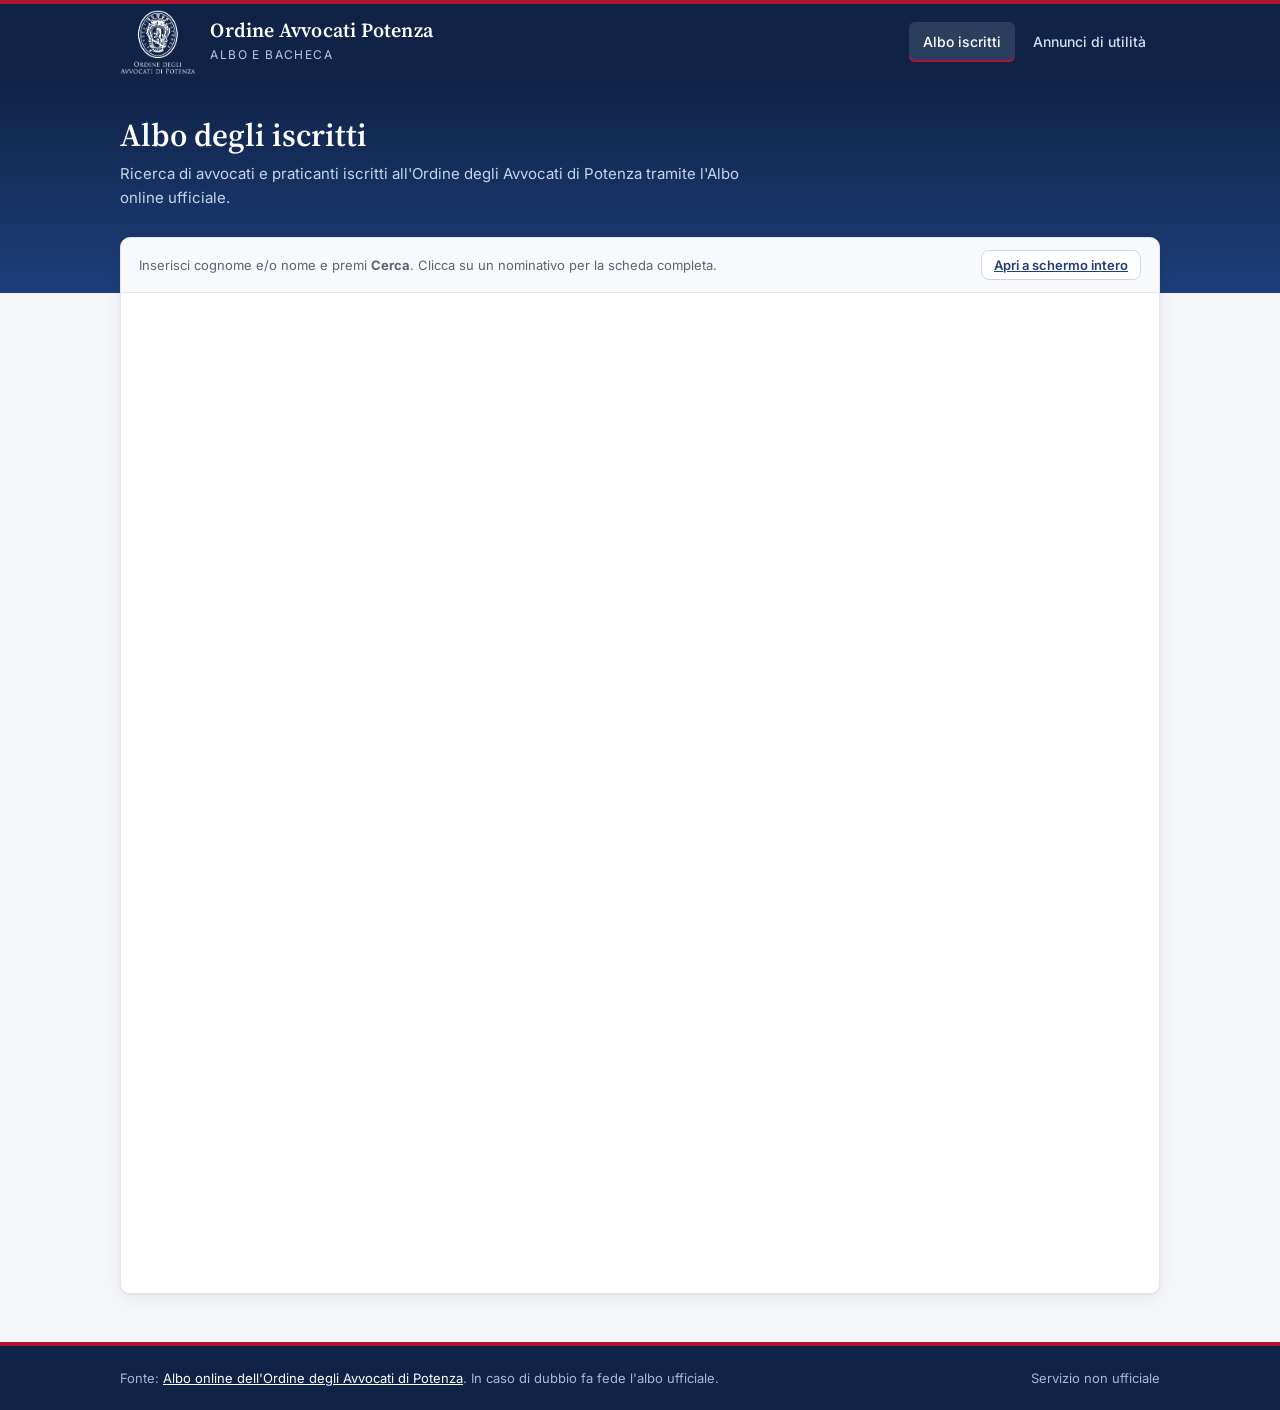
==== site/index.html @ 31a4d333 "Sito Ordine Avvocati Potenza: albo, bacheca annunci e notizie automatiche Co-Authored-By: Claude Opu" ====
<!doctype html>
<html lang="it">
<head>
<meta charset="utf-8">
<meta name="viewport" content="width=device-width, initial-scale=1">
<title>Albo Iscritti · Ordine Avvocati Potenza</title>
<link rel="preconnect" href="https://fonts.googleapis.com">
<link href="https://fonts.googleapis.com/css2?family=Inter:wght@400;500;600;700&family=Source+Serif+4:wght@600&display=swap" rel="stylesheet">
<link rel="icon" href="favicon.ico">
<link rel="stylesheet" href="style.css">
</head>
<body>
<header class="testata">
  <div class="contenitore">
    <a class="marchio" href="index.html">
      <img class="stemma" src="img/logo.png" alt="Logo Ordine degli Avvocati di Potenza" width="191" height="160">
      <span class="marchio-testo"><strong>Ordine Avvocati Potenza</strong><span>Albo e bacheca</span></span>
    </a>
    <nav class="nav">
      <a href="index.html" aria-current="page">Albo iscritti</a>
      <a href="annunci.html">Annunci di utilità</a>
    </nav>
  </div>
</header>

<section class="intro">
  <div class="contenitore">
    <h1>Albo degli iscritti</h1>
    <p>Ricerca di avvocati e praticanti iscritti all'Ordine degli Avvocati di Potenza tramite l'Albo online ufficiale.</p>
  </div>
</section>

<main>
  <div class="contenitore sovrapposto">
    <div class="scheda-box albo-box">
      <div class="barra-stato">
        <span>Inserisci cognome e/o nome e premi <strong>Cerca</strong>. Clicca su un nominativo per la scheda completa.</span>
        <a class="btn secondario piccolo" href="https://iscrivo.dcssrl.it/ISCRIVO-ALBOONLINE3/532baa2b318b3626b1035e1e6e7e4462f6" target="_blank" rel="noopener">Apri a schermo intero</a>
      </div>
      <iframe class="albo-frame" title="Albo online dell'Ordine degli Avvocati di Potenza"
              src="https://iscrivo.dcssrl.it/ISCRIVO-ALBOONLINE3/532baa2b318b3626b1035e1e6e7e4462f6"
              loading="lazy" referrerpolicy="no-referrer"></iframe>
    </div>
  </div>
</main>

<footer class="piede-pagina">
  <div class="contenitore">
    <span>Fonte: <a href="https://www.ordineavvocatipotenza.it/albo-degli-avvocati" target="_blank" rel="noopener">Albo online dell'Ordine degli Avvocati di Potenza</a>. In caso di dubbio fa fede l'albo ufficiale.</span>
    <span>Servizio non ufficiale</span>
  </div>
</footer>
</body>
</html>
---- site/style.css ----
:root {
  --navy: #0f2347;
  --blu: #1d3f7a;
  --blu-chiaro: #e8eef8;
  --rosso: #b0132b;
  --rosso-scuro: #8c0f22;
  --rosso-chiaro: #fbecee;
  --sfondo: #f5f6f9;
  --carta: #ffffff;
  --testo: #18202f;
  --tenue: #5a6476;
  --bordo: #e1e5ed;
  --ombra: 0 1px 2px rgba(15, 35, 71, .06), 0 4px 16px rgba(15, 35, 71, .06);
  --raggio: 10px;
  --serif: "Source Serif 4", Georgia, "Times New Roman", serif;
  --sans: "Inter", -apple-system, BlinkMacSystemFont, "Segoe UI", Roboto, sans-serif;
}

* { box-sizing: border-box; }
[hidden] { display: none !important; }
html { -webkit-text-size-adjust: 100%; }
body {
  margin: 0;
  background: var(--sfondo);
  color: var(--testo);
  font: 15px/1.55 var(--sans);
  min-height: 100vh;
  display: flex;
  flex-direction: column;
}
a { color: var(--blu); }
a:hover { color: var(--rosso); }

/* Header */
.testata {
  background: var(--navy);
  color: #fff;
  border-top: 4px solid var(--rosso);
}
.testata .contenitore {
  display: flex;
  align-items: center;
  justify-content: space-between;
  gap: 24px;
  min-height: 72px;
  flex-wrap: wrap;
}
.marchio { display: flex; align-items: center; gap: 14px; color: #fff; text-decoration: none; }
.marchio:hover { color: #fff; }
/* Logo dell'Ordine (blu su bianco, 191×160): invertito e fuso con la testata per apparire bianco su trasparente. */
.stemma {
  height: 64px; width: auto; flex: none; margin: 6px 0;
  filter: grayscale(1) invert(1) brightness(1.6);
  mix-blend-mode: screen;
}
.marchio-testo strong { display: block; font: 600 20px/1.15 var(--serif); letter-spacing: .2px; }
.marchio-testo span { font-size: 12px; letter-spacing: 1.4px; text-transform: uppercase; color: #b9c6e0; }
.nav { display: flex; gap: 4px; }
.nav a {
  color: #d5deef; text-decoration: none; font-weight: 500; font-size: 14px;
  padding: 9px 14px; border-radius: 6px;
}
.nav a:hover { color: #fff; background: rgba(255,255,255,.08); }
.nav a[aria-current="page"] { color: #fff; background: rgba(255,255,255,.12); box-shadow: inset 0 -2px 0 var(--rosso); }

.contenitore { width: 100%; max-width: 1080px; margin: 0 auto; padding: 0 20px; }

/* Intestazione di pagina */
.intro { background: linear-gradient(180deg, var(--navy) 0, var(--blu) 100%); color: #fff; padding: 36px 0 84px; }
.intro h1 { font: 600 32px/1.2 var(--serif); margin: 0 0 8px; }
.intro p { margin: 0; color: #c9d4ea; max-width: 640px; }
.sovrapposto { margin-top: -56px; }

main { flex: 1; padding-bottom: 48px; }

.scheda-box {
  background: var(--carta);
  border: 1px solid var(--bordo);
  border-radius: var(--raggio);
  box-shadow: var(--ombra);
}

/* Form */
.ricerca { padding: 22px; }
.griglia { display: grid; grid-template-columns: 2fr 1fr 1fr; gap: 14px; }
.griglia .largo { grid-column: span 2; }
label { display: block; font-size: 12.5px; font-weight: 600; color: var(--tenue); margin-bottom: 6px; letter-spacing: .2px; }
input, select, textarea {
  width: 100%; font: inherit; color: var(--testo);
  padding: 10px 12px; border: 1px solid #cfd6e2; border-radius: 8px; background: #fff;
}
textarea { min-height: 120px; resize: vertical; }
input:focus, select:focus, textarea:focus { outline: none; border-color: var(--blu); box-shadow: 0 0 0 3px rgba(29,63,122,.15); }
.azioni { display: flex; align-items: end; gap: 10px; }
.btn {
  display: inline-flex; align-items: center; justify-content: center; gap: 8px;
  font: 600 14px var(--sans); padding: 11px 18px; border-radius: 8px; cursor: pointer;
  border: 1px solid transparent; background: var(--rosso); color: #fff; white-space: nowrap;
}
.btn:hover { background: var(--rosso-scuro); }
.btn.secondario { background: #fff; color: var(--blu); border-color: #cfd6e2; }
.btn.secondario:hover { background: var(--blu-chiaro); }
.btn.piccolo { padding: 6px 12px; font-size: 13px; }
.btn:disabled { opacity: .55; cursor: default; }

/* Risultati */
.meta { display: flex; justify-content: space-between; align-items: center; gap: 12px; flex-wrap: wrap;
        margin: 26px 2px 10px; color: var(--tenue); font-size: 13.5px; }
.meta strong { color: var(--testo); }
.tabella { width: 100%; border-collapse: collapse; }
.tabella th { text-align: left; font-size: 12px; text-transform: uppercase; letter-spacing: .8px; color: var(--tenue);
              background: #f8f9fc; padding: 12px 16px; border-bottom: 1px solid var(--bordo); font-weight: 600; }
.tabella td { padding: 14px 16px; border-bottom: 1px solid var(--bordo); vertical-align: top; }
.tabella tr:last-child td { border-bottom: 0; }
.tabella tbody tr { cursor: pointer; }
.tabella tbody tr:hover td { background: #f7f9fd; }
.nominativo { font-weight: 600; color: var(--navy); }
.titolo-pref { display: inline-block; font-size: 11px; font-weight: 700; letter-spacing: .5px; text-transform: uppercase;
               padding: 2px 7px; border-radius: 4px; background: var(--blu-chiaro); color: var(--blu); margin-right: 8px; vertical-align: 1px; }
.titolo-pref.dott { background: var(--rosso-chiaro); color: var(--rosso); }
.paginazione { display: flex; justify-content: center; align-items: center; gap: 12px; padding: 16px; border-top: 1px solid var(--bordo); }
.stato { padding: 48px 20px; text-align: center; color: var(--tenue); }
.stato strong { display: block; color: var(--testo); font: 600 18px var(--serif); margin-bottom: 4px; }
.errore { color: var(--rosso); }

/* Pannello dettaglio */
.velo { position: fixed; inset: 0; background: rgba(15,35,71,.45); display: none; z-index: 20; }
.velo.aperto { display: block; }
.pannello {
  position: fixed; top: 0; right: 0; bottom: 0; width: min(460px, 100%); background: #fff; z-index: 21;
  transform: translateX(100%); transition: transform .22s ease; display: flex; flex-direction: column;
  box-shadow: -8px 0 32px rgba(15,35,71,.18);
}
.pannello.aperto { transform: none; }
.pannello header { background: var(--navy); color: #fff; padding: 22px 24px; border-top: 4px solid var(--rosso); position: relative; }
.pannello header h2 { font: 600 22px/1.25 var(--serif); margin: 0 36px 6px 0; }
.pannello header p { margin: 0; color: #c9d4ea; font-size: 13.5px; }
.chiudi { position: absolute; top: 16px; right: 16px; background: none; border: 0; color: #fff; font-size: 26px; cursor: pointer; line-height: 1; }
.pannello .corpo { padding: 8px 24px 24px; overflow-y: auto; }
.pannello dl { margin: 0; }
.pannello dt { font-size: 12px; font-weight: 600; letter-spacing: .4px; text-transform: uppercase; color: var(--tenue); margin-top: 16px; }
.pannello dd { margin: 3px 0 0; word-break: break-word; }

/* Annunci */
.filtri { display: flex; gap: 8px; flex-wrap: wrap; padding: 16px 18px; border-bottom: 1px solid var(--bordo); align-items: center; }
.chip { font: 500 13px var(--sans); padding: 6px 12px; border-radius: 999px; border: 1px solid #cfd6e2; background: #fff; color: var(--tenue); cursor: pointer; }
.chip:hover { border-color: var(--blu); color: var(--blu); }
.chip.attivo { background: var(--navy); border-color: var(--navy); color: #fff; }
.filtri input { max-width: 240px; margin-left: auto; padding: 7px 12px; }
.annunci { list-style: none; margin: 0; padding: 0; }
.annuncio { padding: 20px 22px; border-bottom: 1px solid var(--bordo); border-left: 4px solid transparent; }
.annuncio:last-child { border-bottom: 0; }
.annuncio.evidenza { border-left-color: var(--rosso); background: linear-gradient(90deg, var(--rosso-chiaro), #fff 60%); }
.annuncio .riga { display: flex; gap: 10px; align-items: center; flex-wrap: wrap; font-size: 12.5px; color: var(--tenue); margin-bottom: 6px; }
.categoria { font-weight: 600; color: var(--blu); text-transform: uppercase; letter-spacing: .6px; font-size: 11.5px; }
.fissato { font-weight: 700; color: var(--rosso); text-transform: uppercase; letter-spacing: .6px; font-size: 11.5px; }
.annuncio h3 { font: 600 19px/1.3 var(--serif); margin: 0 0 6px; color: var(--navy); }
.annuncio p { margin: 0; white-space: pre-line; }
.annuncio .piede { margin-top: 10px; font-size: 13px; color: var(--tenue); display: flex; gap: 16px; flex-wrap: wrap; }

.barra-stato { display: flex; justify-content: space-between; align-items: center; gap: 12px; flex-wrap: wrap;
               padding: 12px 18px; border-bottom: 1px solid var(--bordo); background: #f8f9fc; font-size: 13px; color: var(--tenue); }
.testo-nuovo { color: var(--rosso); }
.fonte-ordine { font-weight: 700; font-size: 11px; letter-spacing: .6px; text-transform: uppercase;
                padding: 2px 8px; border-radius: 4px; background: var(--navy); color: #fff; }
.badge-nuovo { font-weight: 700; font-size: 11px; letter-spacing: .6px; text-transform: uppercase;
               padding: 2px 8px; border-radius: 4px; background: var(--rosso); color: #fff; }
.annuncio.novita { border-left-color: var(--rosso); background: linear-gradient(90deg, var(--rosso-chiaro), #fff 60%); }
.titolo-link { color: inherit; text-decoration: none; }
.titolo-link:hover { color: var(--rosso); text-decoration: underline; }
.allegati { list-style: none; margin: 10px 0 0; padding: 0; display: grid; gap: 6px; }
.allegati a { text-decoration: none; font-size: 14px; word-break: break-word; }
.allegati a:hover { text-decoration: underline; }
.tipo-file { display: inline-block; font-size: 10px; font-weight: 700; text-transform: uppercase; letter-spacing: .4px;
             padding: 1px 5px; margin-right: 8px; border-radius: 3px; border: 1px solid var(--rosso); color: var(--rosso); vertical-align: 1px; }
.dim { color: var(--tenue); font-size: 12.5px; }

/* Albo ufficiale incorporato */
.albo-box { overflow: hidden; }
.albo-frame { display: block; width: 100%; height: 1000px; border: 0; background: #fff; }

/* Admin */
.admin-griglia { display: grid; grid-template-columns: 380px 1fr; gap: 20px; align-items: start; }
.admin-griglia form { padding: 20px; display: grid; gap: 14px; }
.admin-griglia h2 { font: 600 18px var(--serif); margin: 0; color: var(--navy); }
.due { display: grid; grid-template-columns: 1fr 1fr; gap: 12px; }
.check { display: flex; gap: 8px; align-items: center; font-weight: 500; color: var(--testo); font-size: 14px; margin: 0; }
.check input { width: auto; }
.riga-admin { display: flex; justify-content: space-between; gap: 12px; align-items: start; }
.riga-admin .bottoni { display: flex; gap: 6px; flex: none; }
.scaduto { opacity: .55; }
.login { max-width: 380px; margin: 0 auto; padding: 24px; display: grid; gap: 14px; }

/* Footer */
.piede-pagina { background: var(--navy); color: #a9b7d3; font-size: 13px; padding: 22px 0; border-top: 4px solid var(--rosso); }
.piede-pagina a { color: #fff; }
.piede-pagina .contenitore { display: flex; justify-content: space-between; gap: 16px; flex-wrap: wrap; }

@media (max-width: 760px) {
  .contenitore { padding: 0 16px; }
  .intro { padding: 26px 0 76px; }
  .intro h1 { font-size: 26px; }
  .griglia, .admin-griglia, .due { grid-template-columns: 1fr; }
  .griglia .largo { grid-column: auto; }
  .tabella thead { display: none; }
  .tabella tr { display: block; border-bottom: 1px solid var(--bordo); padding: 12px 16px; }
  .tabella td { display: block; padding: 2px 0; border: 0; }
  .tabella td.foro { color: var(--tenue); font-size: 13px; }
  .filtri input { max-width: none; margin-left: 0; }
  .nav { width: 100%; padding-bottom: 10px; }
}
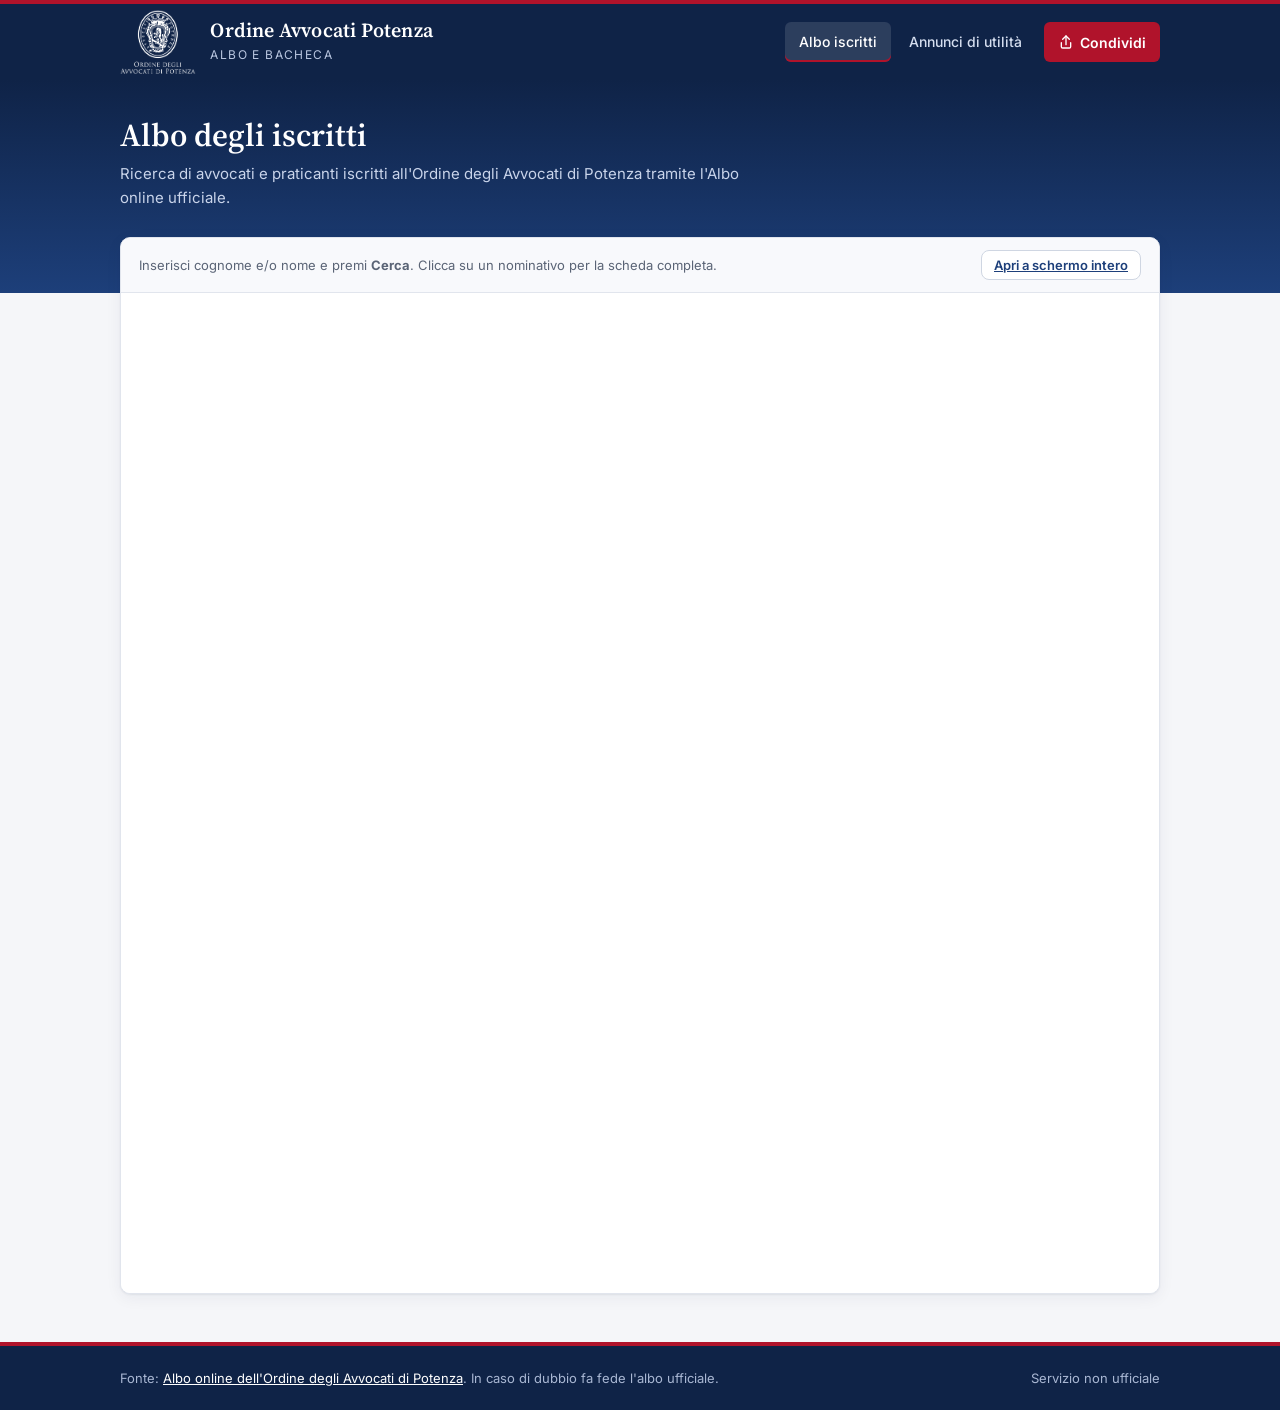
==== commit 77499ad2: "Anteprima per WhatsApp/Telegram (Open Graph) e pulsante Condividi con link breve Co-Authored-By: Cla" ====
--- a/site/index.html
+++ b/site/index.html
@@ -7,6 +7,24 @@
 <link rel="preconnect" href="https://fonts.googleapis.com">
 <link href="https://fonts.googleapis.com/css2?family=Inter:wght@400;500;600;700&family=Source+Serif+4:wght@600&display=swap" rel="stylesheet">
 <link rel="icon" href="favicon.ico">
+<link rel="manifest" href="manifest.webmanifest">
+<meta name="theme-color" content="#0f2347">
+<meta name="description" content="Albo degli iscritti e bacheca annunci dell'Ordine degli Avvocati di Potenza">
+<meta name="apple-mobile-web-app-capable" content="yes">
+<meta name="mobile-web-app-capable" content="yes">
+<meta name="apple-mobile-web-app-title" content="Avvocati PZ">
+<meta name="apple-mobile-web-app-status-bar-style" content="default">
+<link rel="apple-touch-icon" href="img/apple-touch-icon.png">
+<meta property="og:type" content="website">
+<meta property="og:site_name" content="Ordine Avvocati Potenza">
+<meta property="og:locale" content="it_IT">
+<meta property="og:title" content="Albo degli iscritti · Ordine Avvocati Potenza">
+<meta property="og:description" content="Ricerca di avvocati e praticanti iscritti all'Ordine degli Avvocati di Potenza.">
+<meta property="og:image" content="https://francescocanzoniero-gif.github.io/ordineavvocatipotenza/img/anteprima-social.jpg">
+<meta property="og:image:width" content="1200">
+<meta property="og:image:height" content="630">
+<meta property="og:image:alt" content="Ordine Avvocati Potenza — bacheca annunci e albo degli iscritti">
+<meta name="twitter:card" content="summary_large_image">
 <link rel="stylesheet" href="style.css">
 </head>
 <body>
@@ -19,6 +37,9 @@
     <nav class="nav">
       <a href="index.html" aria-current="page">Albo iscritti</a>
       <a href="annunci.html">Annunci di utilità</a>
+      <button class="nav-condividi" type="button" data-condividi aria-label="Condividi il link">
+        <svg width="16" height="16" viewBox="0 0 24 24" fill="none" stroke="currentColor" stroke-width="2" stroke-linecap="round" stroke-linejoin="round" aria-hidden="true"><path d="M12 3v13"/><path d="M7 8l5-5 5 5"/><path d="M5 13v6a2 2 0 0 0 2 2h10a2 2 0 0 0 2-2v-6"/></svg>
+        Condividi</button>
     </nav>
   </div>
 </header>
@@ -50,5 +71,6 @@
     <span>Servizio non ufficiale</span>
   </div>
 </footer>
+<script src="app.js" defer></script>
 </body>
 </html>
--- a/site/style.css
+++ b/site/style.css
@@ -175,6 +175,55 @@
              padding: 1px 5px; margin-right: 8px; border-radius: 3px; border: 1px solid var(--rosso); color: var(--rosso); vertical-align: 1px; }
 .dim { color: var(--tenue); font-size: 12.5px; }
 
+/* Annunci con immagine: testo a sinistra, piccola anteprima a destra; al clic si ingrandisce */
+.con-immagine { display: grid; grid-template-columns: 1fr 110px; gap: 20px; align-items: start; }
+.annuncio-img { position: relative; display: block; border-radius: 6px; overflow: hidden; border: 1px solid var(--bordo);
+                box-shadow: var(--ombra); cursor: zoom-in; }
+.annuncio-img img { display: block; width: 100%; height: auto; }
+.annuncio-img .lente { position: absolute; left: 0; right: 0; bottom: 0; padding: 4px 0; text-align: center;
+                       font-size: 11px; font-weight: 600; color: #fff; background: rgba(15,35,71,.78); }
+.annuncio-img:hover { border-color: var(--blu); }
+@media (max-width: 760px) {
+  .con-immagine { grid-template-columns: 1fr 84px; gap: 14px; }
+}
+
+.ingrandita { position: fixed; inset: 0; z-index: 30; background: rgba(10,20,40,.88);
+              display: flex; align-items: center; justify-content: center; padding: 48px 16px 16px; cursor: zoom-out; }
+.ingrandita[hidden] { display: none; }
+.ingrandita img { max-width: 100%; max-height: 100%; border-radius: 6px; box-shadow: 0 12px 48px rgba(0,0,0,.5); cursor: default; }
+.ingrandita .chiudi { top: 10px; right: 16px; font-size: 34px; }
+
+/* Pulsante "Condividi" nella barra di navigazione */
+.nav-condividi {
+  display: inline-flex; align-items: center; gap: 6px; margin-left: 4px;
+  font: 600 14px var(--sans); color: #fff; background: var(--rosso); border: 0; border-radius: 6px;
+  padding: 9px 14px; cursor: pointer;
+}
+.nav-condividi:hover { background: var(--rosso-scuro); }
+.avviso-breve {
+  position: fixed; left: 50%; bottom: calc(24px + env(safe-area-inset-bottom)); transform: translateX(-50%); z-index: 40;
+  background: var(--navy); color: #fff; font-size: 14px; padding: 10px 16px; border-radius: 8px;
+  box-shadow: 0 8px 28px rgba(15,35,71,.3);
+}
+
+/* Invito a installare la web app (prima visita) */
+.installa {
+  position: fixed; left: 16px; right: 16px; bottom: calc(16px + env(safe-area-inset-bottom)); z-index: 25;
+  max-width: 560px; margin: 0 auto; display: flex; align-items: center; gap: 14px; flex-wrap: wrap;
+  padding: 14px 16px; background: #fff; border: 1px solid var(--bordo); border-top: 4px solid var(--rosso);
+  border-radius: var(--raggio); box-shadow: 0 10px 40px rgba(15,35,71,.28);
+}
+.installa img { border-radius: 10px; border: 1px solid var(--bordo); flex: none; }
+.installa-testo { flex: 1; min-width: 180px; font-size: 13.5px; color: var(--tenue); }
+.installa-testo strong { display: block; color: var(--navy); font-size: 15px; }
+.installa-bottoni { display: flex; gap: 8px; margin-left: auto; }
+.icona-condividi { display: inline-block; padding: 0 4px; border: 1px solid #cfd6e2; border-radius: 4px; color: var(--blu); }
+
+/* In modalità app (installata) si rispettano le aree sicure dei telefoni */
+@media (display-mode: standalone) {
+  .testata { padding-top: env(safe-area-inset-top); }
+}
+
 /* Albo ufficiale incorporato */
 .albo-box { overflow: hidden; }
 .albo-frame { display: block; width: 100%; height: 1000px; border: 0; background: #fff; }
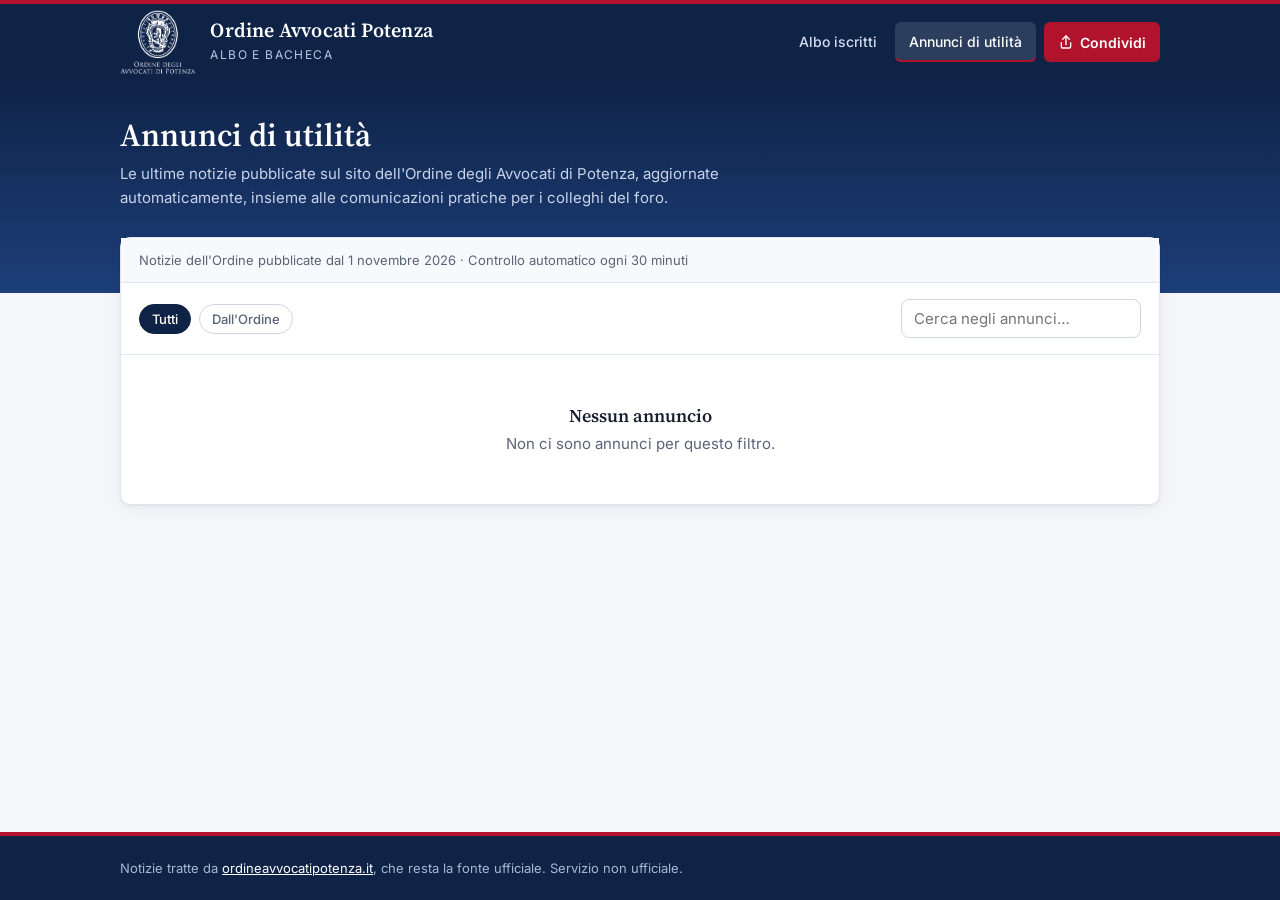
==== commit 9d24ab2d: "Nuovo indirizzo avvocati-bacheca-potenza.github.io: bacheca come pagina iniziale, albo in albo.html " ====
--- a/site/index.html
+++ b/site/index.html
@@ -3,7 +3,7 @@
 <head>
 <meta charset="utf-8">
 <meta name="viewport" content="width=device-width, initial-scale=1">
-<title>Albo Iscritti · Ordine Avvocati Potenza</title>
+<title>Annunci di Utilità · Ordine Avvocati Potenza</title>
 <link rel="preconnect" href="https://fonts.googleapis.com">
 <link href="https://fonts.googleapis.com/css2?family=Inter:wght@400;500;600;700&family=Source+Serif+4:wght@600&display=swap" rel="stylesheet">
 <link rel="icon" href="favicon.ico">
@@ -16,11 +16,13 @@
 <meta name="apple-mobile-web-app-status-bar-style" content="default">
 <link rel="apple-touch-icon" href="img/apple-touch-icon.png">
 <meta property="og:type" content="website">
+<meta property="og:url" content="https://avvocati-bacheca-potenza.github.io/">
+<link rel="canonical" href="https://avvocati-bacheca-potenza.github.io/">
 <meta property="og:site_name" content="Ordine Avvocati Potenza">
 <meta property="og:locale" content="it_IT">
-<meta property="og:title" content="Albo degli iscritti · Ordine Avvocati Potenza">
-<meta property="og:description" content="Ricerca di avvocati e praticanti iscritti all'Ordine degli Avvocati di Potenza.">
-<meta property="og:image" content="https://francescocanzoniero-gif.github.io/ordineavvocatipotenza/img/anteprima-social.jpg">
+<meta property="og:title" content="Bacheca annunci · Ordine Avvocati Potenza">
+<meta property="og:description" content="Annunci di utilità, eventi formativi e notizie dell'Ordine degli Avvocati di Potenza.">
+<meta property="og:image" content="https://avvocati-bacheca-potenza.github.io/img/anteprima-social.jpg">
 <meta property="og:image:width" content="1200">
 <meta property="og:image:height" content="630">
 <meta property="og:image:alt" content="Ordine Avvocati Potenza — bacheca annunci e albo degli iscritti">
@@ -30,13 +32,13 @@
 <body>
 <header class="testata">
   <div class="contenitore">
-    <a class="marchio" href="index.html">
+    <a class="marchio" href="./">
       <img class="stemma" src="img/logo.png" alt="Logo Ordine degli Avvocati di Potenza" width="191" height="160">
       <span class="marchio-testo"><strong>Ordine Avvocati Potenza</strong><span>Albo e bacheca</span></span>
     </a>
     <nav class="nav">
-      <a href="index.html" aria-current="page">Albo iscritti</a>
-      <a href="annunci.html">Annunci di utilità</a>
+      <a href="albo.html">Albo iscritti</a>
+      <a href="./" aria-current="page">Annunci di utilità</a>
       <button class="nav-condividi" type="button" data-condividi aria-label="Condividi il link">
         <svg width="16" height="16" viewBox="0 0 24 24" fill="none" stroke="currentColor" stroke-width="2" stroke-linecap="round" stroke-linejoin="round" aria-hidden="true"><path d="M12 3v13"/><path d="M7 8l5-5 5 5"/><path d="M5 13v6a2 2 0 0 0 2 2h10a2 2 0 0 0 2-2v-6"/></svg>
         Condividi</button>
@@ -46,31 +48,175 @@
 
 <section class="intro">
   <div class="contenitore">
-    <h1>Albo degli iscritti</h1>
-    <p>Ricerca di avvocati e praticanti iscritti all'Ordine degli Avvocati di Potenza tramite l'Albo online ufficiale.</p>
+    <h1>Annunci di utilità</h1>
+    <p>Le ultime notizie pubblicate sul sito dell'Ordine degli Avvocati di Potenza, aggiornate automaticamente, insieme alle comunicazioni pratiche per i colleghi del foro.</p>
   </div>
 </section>
 
 <main>
   <div class="contenitore sovrapposto">
-    <div class="scheda-box albo-box">
-      <div class="barra-stato">
-        <span>Inserisci cognome e/o nome e premi <strong>Cerca</strong>. Clicca su un nominativo per la scheda completa.</span>
-        <a class="btn secondario piccolo" href="https://iscrivo.dcssrl.it/ISCRIVO-ALBOONLINE3/532baa2b318b3626b1035e1e6e7e4462f6" target="_blank" rel="noopener">Apri a schermo intero</a>
+    <div class="scheda-box">
+      <div class="barra-stato" id="stato">
+        <span id="stato-testo">Caricamento…</span>
       </div>
-      <iframe class="albo-frame" title="Albo online dell'Ordine degli Avvocati di Potenza"
-              src="https://iscrivo.dcssrl.it/ISCRIVO-ALBOONLINE3/532baa2b318b3626b1035e1e6e7e4462f6"
-              loading="lazy" referrerpolicy="no-referrer"></iframe>
+      <div class="filtri" id="filtri">
+        <button class="chip attivo" data-filtro="">Tutti</button>
+        <button class="chip" data-filtro="ordine">Dall'Ordine</button>
+        <input type="search" id="cerca" placeholder="Cerca negli annunci…" aria-label="Cerca negli annunci">
+      </div>
+      <ul class="annunci" id="annunci"><li class="stato">Caricamento…</li></ul>
+      <div class="paginazione" id="altro" hidden><button class="btn secondario piccolo" id="mostra-altri">Mostra altri</button></div>
     </div>
   </div>
 </main>
+
+<div class="ingrandita" id="ingrandita" role="dialog" aria-modal="true" aria-label="Immagine ingrandita" hidden>
+  <button class="chiudi" aria-label="Chiudi">&times;</button>
+  <img id="ingrandita-img" alt="">
+</div>
 
 <footer class="piede-pagina">
   <div class="contenitore">
-    <span>Fonte: <a href="https://www.ordineavvocatipotenza.it/albo-degli-avvocati" target="_blank" rel="noopener">Albo online dell'Ordine degli Avvocati di Potenza</a>. In caso di dubbio fa fede l'albo ufficiale.</span>
-    <span>Servizio non ufficiale</span>
+    <span>Notizie tratte da <a href="https://www.ordineavvocatipotenza.it/" target="_blank" rel="noopener">ordineavvocatipotenza.it</a>, che resta la fonte ufficiale. Servizio non ufficiale.</span>
   </div>
 </footer>
+
+<script>
+const $ = s => document.querySelector(s);
+const esc = s => String(s ?? "").replace(/[&<>"']/g, c => ({"&":"&amp;","<":"&lt;",">":"&gt;",'"':"&quot;","'":"&#39;"}[c]));
+const data = iso => iso ? new Date(iso + "T00:00:00").toLocaleDateString("it-IT", {day: "numeric", month: "long", year: "numeric"}) : "";
+const oggi = () => { const d = new Date(); return new Date(d - d.getTimezoneOffset() * 60000).toISOString().slice(0, 10); };
+const PASSO = 25;
+// Regola della bacheca: ciò che non ha una scadenza propria resta visibile al massimo 30 giorni dalla pubblicazione.
+const GIORNI_IN_BACHECA = 30;
+const piuGiorni = (iso, n) => { const d = new Date(iso + "T00:00:00Z"); d.setUTCDate(d.getUTCDate() + n); return d.toISOString().slice(0, 10); };
+const ultimoGiorno = (pubblicato, scade) => scade || piuGiorni(pubblicato, GIORNI_IN_BACHECA - 1);
+
+let ultimaVisita = null;
+try {
+  ultimaVisita = localStorage.getItem("ultimaVisita");
+  localStorage.setItem("ultimaVisita", new Date().toISOString());
+} catch (e) {}
+ultimaVisita = ultimaVisita ? new Date(ultimaVisita) : null;
+
+let voci = [], filtro = "", visibili = PASSO, notizieDal = null;
+
+function nuova(v) {
+  return v.fonte === "ordine" && ultimaVisita && v.rilevato_il && new Date(v.rilevato_il) > ultimaVisita;
+}
+
+function voceHtml(v) {
+  if (v.fonte === "ordine") {
+    return `<li class="annuncio ${nuova(v) ? "novita" : ""}">
+      <div class="riga">
+        ${nuova(v) ? '<span class="badge-nuovo">Nuovo</span>' : ""}
+        <span class="fonte-ordine">Ordine Avvocati</span>
+        <span>${data(v.data)}</span>
+      </div>
+      <h3><a class="titolo-link" href="${esc(v.link)}" target="_blank" rel="noopener">${esc(v.titolo)}</a></h3>
+      ${v.testo ? `<p>${esc(v.testo)}</p>` : ""}
+      ${(v.allegati || []).length ? `<ul class="allegati">${v.allegati.map(a =>
+        `<li><a href="${esc(a.url)}" target="_blank" rel="noopener"><span class="tipo-file">${esc((a.nome.split(".").pop() || "file").slice(0, 4))}</span>${esc(a.nome)}</a>${a.dimensione ? ` <span class="dim">${esc(a.dimensione)}</span>` : ""}</li>`).join("")}</ul>` : ""}
+      <div class="piede"><a href="${esc(v.link)}" target="_blank" rel="noopener">Leggi sul sito dell'Ordine ›</a></div>
+    </li>`;
+  }
+  return `<li class="annuncio ${v.in_evidenza ? "evidenza" : ""}">
+    <div class="riga">
+      ${v.in_evidenza ? '<span class="fissato">In evidenza</span>' : ""}
+      <span class="categoria">${esc(v.categoria)}</span>
+      <span>${data(v.data)}</span>
+    </div>
+    <h3>${esc(v.titolo)}</h3>
+    <div class="${v.immagine ? "con-immagine" : ""}">
+      <p>${esc(v.testo)}</p>
+      ${v.immagine ? `<a class="annuncio-img" href="${esc(v.immagine)}" data-ingrandisci title="Clicca per ingrandire">
+        <img src="${esc(v.immagine)}" alt="${esc(v.immagine_alt || v.titolo)}" loading="lazy"><span class="lente">Ingrandisci</span></a>` : ""}
+    </div>
+    <div class="piede">
+      ${v.autore ? `<span>A cura di ${esc(v.autore)}</span>` : ""}
+      ${v.scade_il ? `<span>Valido fino al ${data(v.scade_il)}</span>` : ""}
+      ${v.link ? `<a href="${esc(v.link)}" target="_blank" rel="noopener">Approfondisci ›</a>` : ""}
+    </div>
+  </li>`;
+}
+
+function mostra() {
+  const testo = $("#cerca").value.trim().toLowerCase();
+  const lista = voci.filter(v =>
+    (!filtro || (filtro === "ordine" ? v.fonte === "ordine" : v.categoria === filtro)) &&
+    (!testo || [v.titolo, v.testo, v.autore, ...(v.allegati || []).map(a => a.nome)].join(" ").toLowerCase().includes(testo)));
+  const vuoto = filtro === "ordine" && !testo
+    ? `<li class="stato"><strong>Nessuna notizia dall'Ordine</strong>Non sono ancora state pubblicate notizie dal ${data(notizieDal)}. Compariranno qui automaticamente.</li>`
+    : '<li class="stato"><strong>Nessun annuncio</strong>Non ci sono annunci per questo filtro.</li>';
+  $("#annunci").innerHTML = lista.length ? lista.slice(0, visibili).map(voceHtml).join("") : vuoto;
+  $("#altro").hidden = lista.length <= visibili;
+}
+
+async function leggi(url, vuoto) {
+  try {
+    const r = await fetch(url, {cache: "no-cache"});
+    if (!r.ok) throw new Error(r.status);
+    return await r.json();
+  } catch (e) {
+    return vuoto;
+  }
+}
+
+async function carica() {
+  const [a, n] = await Promise.all([
+    leggi("data/annunci.json", {annunci: [], categorie: []}),
+    leggi("data/notizie.json", {notizie: [], dal: null}),
+  ]);
+  const g = oggi();
+  // Annunci visibili: già pubblicati e non scaduti (scadenza propria, altrimenti 30 giorni).
+  const locali = a.annunci
+    .filter(x => (!x.pubblicato_il || x.pubblicato_il <= g) && ultimoGiorno(x.pubblicato_il || g, x.scade_il) >= g)
+    .map(x => ({...x, fonte: "locale", data: x.pubblicato_il || g}));
+  const ordine = n.notizie
+    .filter(x => ultimoGiorno(x.data, null) >= g)
+    .map(x => ({...x, fonte: "ordine"}));
+  notizieDal = n.dal;
+  voci = [...locali, ...ordine].sort((x, y) =>
+    (y.in_evidenza ? 1 : 0) - (x.in_evidenza ? 1 : 0) || y.data.localeCompare(x.data));
+  const usate = new Set(locali.map(x => x.categoria));
+  document.querySelectorAll(".chip[data-cat]").forEach(c => c.remove());
+  $("#cerca").insertAdjacentHTML("beforebegin",
+    a.categorie.filter(c => usate.has(c)).map(c => `<button class="chip ${filtro === c ? "attivo" : ""}" data-filtro="${esc(c)}" data-cat>${esc(c)}</button>`).join(""));
+  const nuove = voci.filter(nuova).length;
+  $("#stato-testo").innerHTML = (nuove ? `<strong class="testo-nuovo">${nuove} novità dall'Ordine dalla tua ultima visita</strong> · ` : "") +
+    (n.dal ? `Notizie dell'Ordine pubblicate dal ${data(n.dal)} · ` : "") + "Controllo automatico ogni 30 minuti";
+  mostra();
+}
+
+carica();
+setInterval(carica, 5 * 60 * 1000);
+
+$("#filtri").addEventListener("click", e => {
+  const b = e.target.closest(".chip");
+  if (!b) return;
+  document.querySelectorAll(".chip").forEach(c => c.classList.toggle("attivo", c === b));
+  filtro = b.dataset.filtro;
+  visibili = PASSO;
+  mostra();
+});
+$("#cerca").addEventListener("input", () => { visibili = PASSO; mostra(); });
+$("#mostra-altri").addEventListener("click", () => { visibili += PASSO; mostra(); });
+
+// Ingrandimento delle immagini degli annunci in sovrimpressione.
+$("#annunci").addEventListener("click", e => {
+  const a = e.target.closest("[data-ingrandisci]");
+  if (!a) return;
+  e.preventDefault();
+  const img = a.querySelector("img");
+  $("#ingrandita-img").src = a.href;
+  $("#ingrandita-img").alt = img.alt;
+  $("#ingrandita").hidden = false;
+  $("#ingrandita .chiudi").focus();
+});
+function chiudiIngrandita() { $("#ingrandita").hidden = true; $("#ingrandita-img").src = ""; }
+$("#ingrandita").addEventListener("click", e => { if (e.target.id !== "ingrandita-img") chiudiIngrandita(); });
+document.addEventListener("keydown", e => { if (e.key === "Escape") chiudiIngrandita(); });
+</script>
 <script src="app.js" defer></script>
 </body>
 </html>
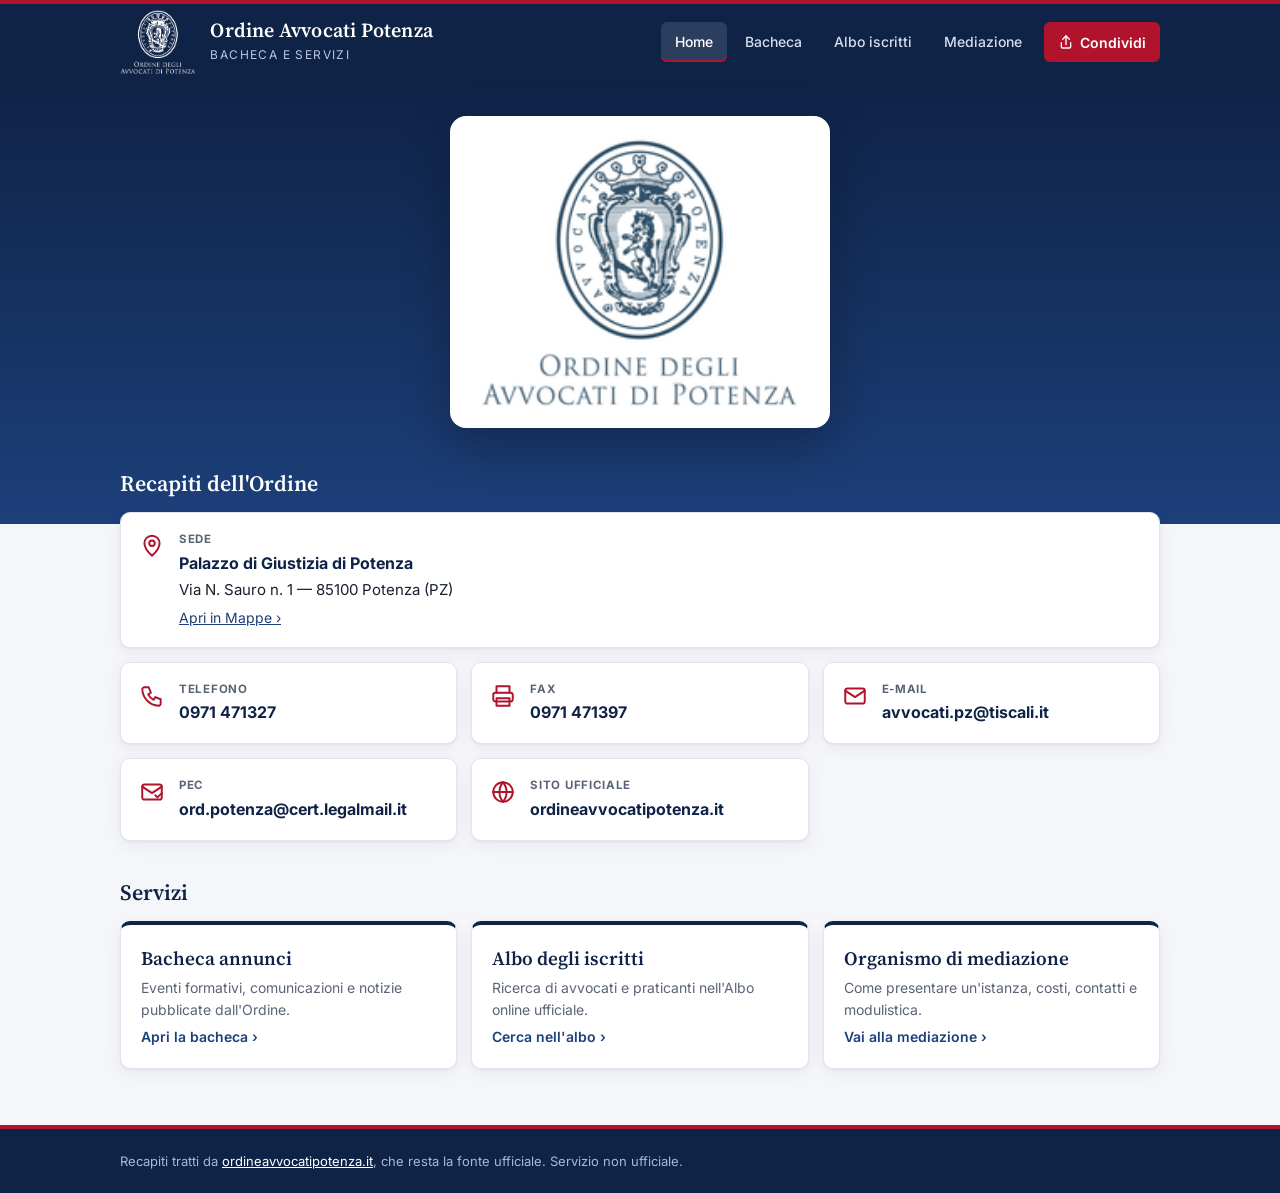
==== commit e094ed89: "Home con logo e recapiti, pagina Organismo di mediazione con link alla modulistica, bacheca in bache" ====
--- a/site/index.html
+++ b/site/index.html
@@ -3,13 +3,13 @@
 <head>
 <meta charset="utf-8">
 <meta name="viewport" content="width=device-width, initial-scale=1">
-<title>Annunci di Utilità · Ordine Avvocati Potenza</title>
+<title>Ordine Avvocati Potenza</title>
 <link rel="preconnect" href="https://fonts.googleapis.com">
 <link href="https://fonts.googleapis.com/css2?family=Inter:wght@400;500;600;700&family=Source+Serif+4:wght@600&display=swap" rel="stylesheet">
 <link rel="icon" href="favicon.ico">
 <link rel="manifest" href="manifest.webmanifest">
 <meta name="theme-color" content="#0f2347">
-<meta name="description" content="Albo degli iscritti e bacheca annunci dell'Ordine degli Avvocati di Potenza">
+<meta name="description" content="Recapiti, bacheca annunci, albo degli iscritti e organismo di mediazione dell'Ordine degli Avvocati di Potenza">
 <meta name="apple-mobile-web-app-capable" content="yes">
 <meta name="mobile-web-app-capable" content="yes">
 <meta name="apple-mobile-web-app-title" content="Avvocati PZ">
@@ -20,8 +20,8 @@
 <link rel="canonical" href="https://avvocati-bacheca-potenza.github.io/">
 <meta property="og:site_name" content="Ordine Avvocati Potenza">
 <meta property="og:locale" content="it_IT">
-<meta property="og:title" content="Bacheca annunci · Ordine Avvocati Potenza">
-<meta property="og:description" content="Annunci di utilità, eventi formativi e notizie dell'Ordine degli Avvocati di Potenza.">
+<meta property="og:title" content="Ordine Avvocati Potenza">
+<meta property="og:description" content="Recapiti, bacheca annunci, albo degli iscritti e organismo di mediazione.">
 <meta property="og:image" content="https://avvocati-bacheca-potenza.github.io/img/anteprima-social.jpg">
 <meta property="og:image:width" content="1200">
 <meta property="og:image:height" content="630">
@@ -34,11 +34,13 @@
   <div class="contenitore">
     <a class="marchio" href="./">
       <img class="stemma" src="img/logo.png" alt="Logo Ordine degli Avvocati di Potenza" width="191" height="160">
-      <span class="marchio-testo"><strong>Ordine Avvocati Potenza</strong><span>Albo e bacheca</span></span>
+      <span class="marchio-testo"><strong>Ordine Avvocati Potenza</strong><span>Bacheca e servizi</span></span>
     </a>
     <nav class="nav">
-      <a href="albo.html">Albo iscritti</a>
-      <a href="./" aria-current="page">Annunci di utilità</a>
+      <a href="./" aria-current="page">Home</a>
+      <a href="bacheca.html">Bacheca</a>
+      <a href="albo.html">Albo<span class="nav-esteso"> iscritti</span></a>
+      <a href="mediazione.html">Mediazione</a>
       <button class="nav-condividi" type="button" data-condividi aria-label="Condividi il link">
         <svg width="16" height="16" viewBox="0 0 24 24" fill="none" stroke="currentColor" stroke-width="2" stroke-linecap="round" stroke-linejoin="round" aria-hidden="true"><path d="M12 3v13"/><path d="M7 8l5-5 5 5"/><path d="M5 13v6a2 2 0 0 0 2 2h10a2 2 0 0 0 2-2v-6"/></svg>
         Condividi</button>
@@ -46,177 +48,77 @@
   </div>
 </header>
 
-<section class="intro">
+<section class="home-hero">
   <div class="contenitore">
-    <h1>Annunci di utilità</h1>
-    <p>Le ultime notizie pubblicate sul sito dell'Ordine degli Avvocati di Potenza, aggiornate automaticamente, insieme alle comunicazioni pratiche per i colleghi del foro.</p>
+    <img class="logo-grande" src="img/logo.png" alt="Ordine degli Avvocati di Potenza" width="191" height="160">
   </div>
 </section>
 
 <main>
-  <div class="contenitore sovrapposto">
-    <div class="scheda-box">
-      <div class="barra-stato" id="stato">
-        <span id="stato-testo">Caricamento…</span>
+  <div class="contenitore">
+    <section class="home-sezione" aria-labelledby="titolo-recapiti">
+      <h2 id="titolo-recapiti">Recapiti dell'Ordine</h2>
+      <div class="recapiti">
+        <div class="recapito largo">
+          <svg viewBox="0 0 24 24" aria-hidden="true"><path d="M12 21s-7-6.2-7-11.5A7 7 0 0 1 19 9.5C19 14.8 12 21 12 21z"/><circle cx="12" cy="9.5" r="2.5"/></svg>
+          <div>
+            <span class="etichetta">Sede</span>
+            <strong>Palazzo di Giustizia di Potenza</strong>
+            <span>Via N. Sauro n. 1 — 85100 Potenza (PZ)</span>
+            <a href="https://www.google.com/maps/search/?api=1&query=Palazzo+di+Giustizia+Via+Nazario+Sauro+1+Potenza" target="_blank" rel="noopener">Apri in Mappe ›</a>
+          </div>
+        </div>
+        <a class="recapito" href="tel:+390971471327">
+          <svg viewBox="0 0 24 24" aria-hidden="true"><path d="M5 4h4l2 5-2.5 1.5a11 11 0 0 0 5 5L15 13l5 2v4a2 2 0 0 1-2 2A16 16 0 0 1 3 6a2 2 0 0 1 2-2"/></svg>
+          <div><span class="etichetta">Telefono</span><strong>0971 471327</strong></div>
+        </a>
+        <div class="recapito">
+          <svg viewBox="0 0 24 24" aria-hidden="true"><path d="M6 9V3h12v6"/><rect x="3" y="9" width="18" height="8" rx="2"/><path d="M6 14h12v7H6z"/></svg>
+          <div><span class="etichetta">Fax</span><strong>0971 471397</strong></div>
+        </div>
+        <a class="recapito" href="mailto:avvocati.pz@tiscali.it">
+          <svg viewBox="0 0 24 24" aria-hidden="true"><rect x="3" y="5" width="18" height="14" rx="2"/><path d="M3 7l9 6 9-6"/></svg>
+          <div><span class="etichetta">E-mail</span><strong>avvocati.pz@tiscali.it</strong></div>
+        </a>
+        <a class="recapito" href="mailto:ord.potenza@cert.legalmail.it">
+          <svg viewBox="0 0 24 24" aria-hidden="true"><rect x="3" y="5" width="18" height="14" rx="2"/><path d="M3 7l9 6 9-6"/><path d="M15 15l2 2 4-4"/></svg>
+          <div><span class="etichetta">PEC</span><strong>ord.potenza@cert.legalmail.it</strong></div>
+        </a>
+        <a class="recapito" href="https://www.ordineavvocatipotenza.it/" target="_blank" rel="noopener">
+          <svg viewBox="0 0 24 24" aria-hidden="true"><circle cx="12" cy="12" r="9"/><path d="M3 12h18M12 3a14 14 0 0 1 0 18M12 3a14 14 0 0 0 0 18"/></svg>
+          <div><span class="etichetta">Sito ufficiale</span><strong>ordineavvocatipotenza.it</strong></div>
+        </a>
       </div>
-      <div class="filtri" id="filtri">
-        <button class="chip attivo" data-filtro="">Tutti</button>
-        <button class="chip" data-filtro="ordine">Dall'Ordine</button>
-        <input type="search" id="cerca" placeholder="Cerca negli annunci…" aria-label="Cerca negli annunci">
+    </section>
+
+    <section class="home-sezione" aria-labelledby="titolo-servizi">
+      <h2 id="titolo-servizi">Servizi</h2>
+      <div class="servizi">
+        <a class="servizio" href="bacheca.html">
+          <strong>Bacheca annunci</strong>
+          <span>Eventi formativi, comunicazioni e notizie pubblicate dall'Ordine.</span>
+          <em>Apri la bacheca ›</em>
+        </a>
+        <a class="servizio" href="albo.html">
+          <strong>Albo degli iscritti</strong>
+          <span>Ricerca di avvocati e praticanti nell'Albo online ufficiale.</span>
+          <em>Cerca nell'albo ›</em>
+        </a>
+        <a class="servizio" href="mediazione.html">
+          <strong>Organismo di mediazione</strong>
+          <span>Come presentare un'istanza, costi, contatti e modulistica.</span>
+          <em>Vai alla mediazione ›</em>
+        </a>
       </div>
-      <ul class="annunci" id="annunci"><li class="stato">Caricamento…</li></ul>
-      <div class="paginazione" id="altro" hidden><button class="btn secondario piccolo" id="mostra-altri">Mostra altri</button></div>
-    </div>
+    </section>
   </div>
 </main>
 
-<div class="ingrandita" id="ingrandita" role="dialog" aria-modal="true" aria-label="Immagine ingrandita" hidden>
-  <button class="chiudi" aria-label="Chiudi">&times;</button>
-  <img id="ingrandita-img" alt="">
-</div>
-
 <footer class="piede-pagina">
   <div class="contenitore">
-    <span>Notizie tratte da <a href="https://www.ordineavvocatipotenza.it/" target="_blank" rel="noopener">ordineavvocatipotenza.it</a>, che resta la fonte ufficiale. Servizio non ufficiale.</span>
+    <span>Recapiti tratti da <a href="https://www.ordineavvocatipotenza.it/contatti-e-iban" target="_blank" rel="noopener">ordineavvocatipotenza.it</a>, che resta la fonte ufficiale. Servizio non ufficiale.</span>
   </div>
 </footer>
-
-<script>
-const $ = s => document.querySelector(s);
-const esc = s => String(s ?? "").replace(/[&<>"']/g, c => ({"&":"&amp;","<":"&lt;",">":"&gt;",'"':"&quot;","'":"&#39;"}[c]));
-const data = iso => iso ? new Date(iso + "T00:00:00").toLocaleDateString("it-IT", {day: "numeric", month: "long", year: "numeric"}) : "";
-const oggi = () => { const d = new Date(); return new Date(d - d.getTimezoneOffset() * 60000).toISOString().slice(0, 10); };
-const PASSO = 25;
-// Regola della bacheca: ciò che non ha una scadenza propria resta visibile al massimo 30 giorni dalla pubblicazione.
-const GIORNI_IN_BACHECA = 30;
-const piuGiorni = (iso, n) => { const d = new Date(iso + "T00:00:00Z"); d.setUTCDate(d.getUTCDate() + n); return d.toISOString().slice(0, 10); };
-const ultimoGiorno = (pubblicato, scade) => scade || piuGiorni(pubblicato, GIORNI_IN_BACHECA - 1);
-
-let ultimaVisita = null;
-try {
-  ultimaVisita = localStorage.getItem("ultimaVisita");
-  localStorage.setItem("ultimaVisita", new Date().toISOString());
-} catch (e) {}
-ultimaVisita = ultimaVisita ? new Date(ultimaVisita) : null;
-
-let voci = [], filtro = "", visibili = PASSO, notizieDal = null;
-
-function nuova(v) {
-  return v.fonte === "ordine" && ultimaVisita && v.rilevato_il && new Date(v.rilevato_il) > ultimaVisita;
-}
-
-function voceHtml(v) {
-  if (v.fonte === "ordine") {
-    return `<li class="annuncio ${nuova(v) ? "novita" : ""}">
-      <div class="riga">
-        ${nuova(v) ? '<span class="badge-nuovo">Nuovo</span>' : ""}
-        <span class="fonte-ordine">Ordine Avvocati</span>
-        <span>${data(v.data)}</span>
-      </div>
-      <h3><a class="titolo-link" href="${esc(v.link)}" target="_blank" rel="noopener">${esc(v.titolo)}</a></h3>
-      ${v.testo ? `<p>${esc(v.testo)}</p>` : ""}
-      ${(v.allegati || []).length ? `<ul class="allegati">${v.allegati.map(a =>
-        `<li><a href="${esc(a.url)}" target="_blank" rel="noopener"><span class="tipo-file">${esc((a.nome.split(".").pop() || "file").slice(0, 4))}</span>${esc(a.nome)}</a>${a.dimensione ? ` <span class="dim">${esc(a.dimensione)}</span>` : ""}</li>`).join("")}</ul>` : ""}
-      <div class="piede"><a href="${esc(v.link)}" target="_blank" rel="noopener">Leggi sul sito dell'Ordine ›</a></div>
-    </li>`;
-  }
-  return `<li class="annuncio ${v.in_evidenza ? "evidenza" : ""}">
-    <div class="riga">
-      ${v.in_evidenza ? '<span class="fissato">In evidenza</span>' : ""}
-      <span class="categoria">${esc(v.categoria)}</span>
-      <span>${data(v.data)}</span>
-    </div>
-    <h3>${esc(v.titolo)}</h3>
-    <div class="${v.immagine ? "con-immagine" : ""}">
-      <p>${esc(v.testo)}</p>
-      ${v.immagine ? `<a class="annuncio-img" href="${esc(v.immagine)}" data-ingrandisci title="Clicca per ingrandire">
-        <img src="${esc(v.immagine)}" alt="${esc(v.immagine_alt || v.titolo)}" loading="lazy"><span class="lente">Ingrandisci</span></a>` : ""}
-    </div>
-    <div class="piede">
-      ${v.autore ? `<span>A cura di ${esc(v.autore)}</span>` : ""}
-      ${v.scade_il ? `<span>Valido fino al ${data(v.scade_il)}</span>` : ""}
-      ${v.link ? `<a href="${esc(v.link)}" target="_blank" rel="noopener">Approfondisci ›</a>` : ""}
-    </div>
-  </li>`;
-}
-
-function mostra() {
-  const testo = $("#cerca").value.trim().toLowerCase();
-  const lista = voci.filter(v =>
-    (!filtro || (filtro === "ordine" ? v.fonte === "ordine" : v.categoria === filtro)) &&
-    (!testo || [v.titolo, v.testo, v.autore, ...(v.allegati || []).map(a => a.nome)].join(" ").toLowerCase().includes(testo)));
-  const vuoto = filtro === "ordine" && !testo
-    ? `<li class="stato"><strong>Nessuna notizia dall'Ordine</strong>Non sono ancora state pubblicate notizie dal ${data(notizieDal)}. Compariranno qui automaticamente.</li>`
-    : '<li class="stato"><strong>Nessun annuncio</strong>Non ci sono annunci per questo filtro.</li>';
-  $("#annunci").innerHTML = lista.length ? lista.slice(0, visibili).map(voceHtml).join("") : vuoto;
-  $("#altro").hidden = lista.length <= visibili;
-}
-
-async function leggi(url, vuoto) {
-  try {
-    const r = await fetch(url, {cache: "no-cache"});
-    if (!r.ok) throw new Error(r.status);
-    return await r.json();
-  } catch (e) {
-    return vuoto;
-  }
-}
-
-async function carica() {
-  const [a, n] = await Promise.all([
-    leggi("data/annunci.json", {annunci: [], categorie: []}),
-    leggi("data/notizie.json", {notizie: [], dal: null}),
-  ]);
-  const g = oggi();
-  // Annunci visibili: già pubblicati e non scaduti (scadenza propria, altrimenti 30 giorni).
-  const locali = a.annunci
-    .filter(x => (!x.pubblicato_il || x.pubblicato_il <= g) && ultimoGiorno(x.pubblicato_il || g, x.scade_il) >= g)
-    .map(x => ({...x, fonte: "locale", data: x.pubblicato_il || g}));
-  const ordine = n.notizie
-    .filter(x => ultimoGiorno(x.data, null) >= g)
-    .map(x => ({...x, fonte: "ordine"}));
-  notizieDal = n.dal;
-  voci = [...locali, ...ordine].sort((x, y) =>
-    (y.in_evidenza ? 1 : 0) - (x.in_evidenza ? 1 : 0) || y.data.localeCompare(x.data));
-  const usate = new Set(locali.map(x => x.categoria));
-  document.querySelectorAll(".chip[data-cat]").forEach(c => c.remove());
-  $("#cerca").insertAdjacentHTML("beforebegin",
-    a.categorie.filter(c => usate.has(c)).map(c => `<button class="chip ${filtro === c ? "attivo" : ""}" data-filtro="${esc(c)}" data-cat>${esc(c)}</button>`).join(""));
-  const nuove = voci.filter(nuova).length;
-  $("#stato-testo").innerHTML = (nuove ? `<strong class="testo-nuovo">${nuove} novità dall'Ordine dalla tua ultima visita</strong> · ` : "") +
-    (n.dal ? `Notizie dell'Ordine pubblicate dal ${data(n.dal)} · ` : "") + "Controllo automatico ogni 30 minuti";
-  mostra();
-}
-
-carica();
-setInterval(carica, 5 * 60 * 1000);
-
-$("#filtri").addEventListener("click", e => {
-  const b = e.target.closest(".chip");
-  if (!b) return;
-  document.querySelectorAll(".chip").forEach(c => c.classList.toggle("attivo", c === b));
-  filtro = b.dataset.filtro;
-  visibili = PASSO;
-  mostra();
-});
-$("#cerca").addEventListener("input", () => { visibili = PASSO; mostra(); });
-$("#mostra-altri").addEventListener("click", () => { visibili += PASSO; mostra(); });
-
-// Ingrandimento delle immagini degli annunci in sovrimpressione.
-$("#annunci").addEventListener("click", e => {
-  const a = e.target.closest("[data-ingrandisci]");
-  if (!a) return;
-  e.preventDefault();
-  const img = a.querySelector("img");
-  $("#ingrandita-img").src = a.href;
-  $("#ingrandita-img").alt = img.alt;
-  $("#ingrandita").hidden = false;
-  $("#ingrandita .chiudi").focus();
-});
-function chiudiIngrandita() { $("#ingrandita").hidden = true; $("#ingrandita-img").src = ""; }
-$("#ingrandita").addEventListener("click", e => { if (e.target.id !== "ingrandita-img") chiudiIngrandita(); });
-document.addEventListener("keydown", e => { if (e.key === "Escape") chiudiIngrandita(); });
-</script>
 <script src="app.js" defer></script>
 </body>
 </html>
--- a/site/style.css
+++ b/site/style.css
@@ -224,6 +224,92 @@
   .testata { padding-top: env(safe-area-inset-top); }
 }
 
+/* Home: logo grande, recapiti, servizi */
+.home-hero { background: linear-gradient(180deg, var(--navy) 0, var(--blu) 100%); padding: 36px 0 96px; }
+.home-hero .contenitore { display: flex; justify-content: center; }
+.logo-grande {
+  width: min(320px, 72vw); height: auto; background: #fff; padding: 22px 30px; box-sizing: content-box;
+  border-radius: 16px; box-shadow: 0 16px 48px rgba(0,0,0,.28);
+}
+.home-sezione { margin-top: 36px; }
+.home-hero + main .home-sezione:first-child { margin-top: -56px; }
+.home-sezione h2 { font: 600 22px var(--serif); color: var(--navy); margin: 0 0 14px; }
+.home-hero + main .home-sezione:first-child h2 { color: #fff; }
+.recapiti { display: grid; grid-template-columns: repeat(3, 1fr); gap: 14px; }
+.recapito {
+  display: flex; gap: 14px; align-items: flex-start; padding: 18px; background: var(--carta);
+  border: 1px solid var(--bordo); border-radius: var(--raggio); box-shadow: var(--ombra);
+  color: var(--testo); text-decoration: none; min-width: 0;
+}
+a.recapito:hover { border-color: var(--blu); color: var(--testo); }
+.recapito.largo { grid-column: span 3; }
+.recapito svg { width: 26px; height: 26px; flex: none; fill: none; stroke: var(--rosso); stroke-width: 1.8; stroke-linecap: round; stroke-linejoin: round; margin-top: 2px; }
+.recapito div { display: flex; flex-direction: column; gap: 2px; min-width: 0; }
+.recapito strong { color: var(--navy); font-size: 16px; overflow-wrap: anywhere; }
+.recapito .etichetta { font-size: 11.5px; font-weight: 700; letter-spacing: .7px; text-transform: uppercase; color: var(--tenue); }
+.recapito div a { font-size: 14px; margin-top: 4px; }
+.servizi { display: grid; grid-template-columns: repeat(3, 1fr); gap: 14px; }
+.servizio {
+  display: flex; flex-direction: column; gap: 6px; padding: 20px; background: var(--carta); text-decoration: none;
+  border: 1px solid var(--bordo); border-top: 4px solid var(--navy); border-radius: var(--raggio); box-shadow: var(--ombra); color: var(--testo);
+}
+.servizio:hover { border-top-color: var(--rosso); color: var(--testo); }
+.servizio strong { font: 600 19px var(--serif); color: var(--navy); }
+.servizio span { color: var(--tenue); font-size: 14px; flex: 1; }
+.servizio em { font-style: normal; font-weight: 600; color: var(--blu); font-size: 14px; }
+main:has(.home-sezione) { padding-bottom: 56px; }
+
+/* Mediazione */
+.modulistica-box { display: flex; align-items: center; justify-content: space-between; gap: 18px; flex-wrap: wrap;
+                   padding: 20px 22px; border-left: 5px solid var(--rosso); }
+.modulistica-box div { display: flex; flex-direction: column; gap: 4px; }
+.modulistica-box strong { font: 600 19px var(--serif); color: var(--navy); }
+.modulistica-box span { color: var(--tenue); font-size: 14px; }
+.btn-grande { font-size: 15.5px; padding: 13px 22px; text-decoration: none; }
+.btn-grande:hover { color: #fff; }
+.mediazione-griglia { display: grid; grid-template-columns: 1fr 340px; gap: 20px; align-items: start; margin-top: 20px; }
+.mediazione-testo, .mediazione-lato { display: grid; gap: 20px; min-width: 0; }
+.mediazione-testo > *, .mediazione-lato > * { min-width: 0; }
+.sezione a { overflow-wrap: anywhere; }
+.sezione { padding: 22px 24px; }
+.sezione h2 { font: 600 20px var(--serif); color: var(--navy); margin: 0 0 12px; }
+.sezione h3 { font: 600 16px var(--sans); color: var(--navy); margin: 20px 0 6px; }
+.sezione p { margin: 0 0 10px; }
+.sezione .nota { font-size: 13px; color: var(--tenue); margin-top: 16px; }
+.passi { margin: 0; padding-left: 22px; display: grid; gap: 10px; }
+.passi ul { margin: 8px 0 0; padding-left: 18px; display: grid; gap: 4px; }
+.passi li::marker { color: var(--rosso); font-weight: 700; }
+.tabella-scorre { overflow-x: auto; margin: 6px 0 12px; }
+.tabella-costi { width: 100%; border-collapse: collapse; font-size: 14.5px; }
+.tabella-costi th { text-align: left; font-size: 12px; text-transform: uppercase; letter-spacing: .5px; color: var(--tenue);
+                    padding: 10px 12px; background: #f8f9fc; border-bottom: 1px solid var(--bordo); }
+.tabella-costi td { padding: 10px 12px; border-bottom: 1px solid var(--bordo); }
+.tabella-costi td:not(:first-child) { font-weight: 600; color: var(--navy); white-space: nowrap; }
+.dati-pagamento, .contatti-lista { margin: 0; display: grid; grid-template-columns: max-content 1fr; gap: 8px 14px; font-size: 14.5px; }
+.dati-pagamento dt, .contatti-lista dt { font-weight: 600; color: var(--tenue); }
+.dati-pagamento dd, .contatti-lista dd { margin: 0; overflow-wrap: anywhere; }
+.codice { font-family: ui-monospace, SFMono-Regular, Menlo, monospace; font-weight: 600; color: var(--navy); }
+.documenti { list-style: none; margin: 0 0 16px; padding: 0; display: grid; gap: 10px; font-size: 14.5px; }
+.documenti a { text-decoration: none; }
+.documenti a:hover { text-decoration: underline; }
+.tutta-larghezza { width: 100%; text-decoration: none; }
+
+@media (max-width: 860px) {
+  .recapiti, .servizi { grid-template-columns: 1fr 1fr; }
+  .recapito.largo { grid-column: span 2; }
+  .mediazione-griglia { grid-template-columns: 1fr; }
+}
+@media (max-width: 560px) {
+  .nav { gap: 0; }
+  .nav a { padding: 8px 7px; font-size: 13.5px; }
+  .nav-esteso { display: none; }
+  .nav-condividi { font-size: 0; gap: 0; padding: 9px 11px; }
+  .recapiti, .servizi { grid-template-columns: 1fr; }
+  .recapito.largo { grid-column: auto; }
+  .contatti-lista, .dati-pagamento { grid-template-columns: 1fr; gap: 2px; }
+  .contatti-lista dd, .dati-pagamento dd { margin-bottom: 8px; }
+}
+
 /* Albo ufficiale incorporato */
 .albo-box { overflow: hidden; }
 .albo-frame { display: block; width: 100%; height: 1000px; border: 0; background: #fff; }
@@ -256,5 +342,8 @@
   .tabella td { display: block; padding: 2px 0; border: 0; }
   .tabella td.foro { color: var(--tenue); font-size: 13px; }
   .filtri input { max-width: none; margin-left: 0; }
-  .nav { width: 100%; padding-bottom: 10px; }
-}
+  .nav { width: 100%; padding-bottom: 10px; overflow-x: auto; flex-wrap: nowrap; scrollbar-width: none; }
+  .nav::-webkit-scrollbar { display: none; }
+  .nav a { white-space: nowrap; padding: 8px 11px; flex: none; }
+  .nav-condividi { flex: none; white-space: nowrap; padding: 8px 12px; margin-left: auto; }
+}
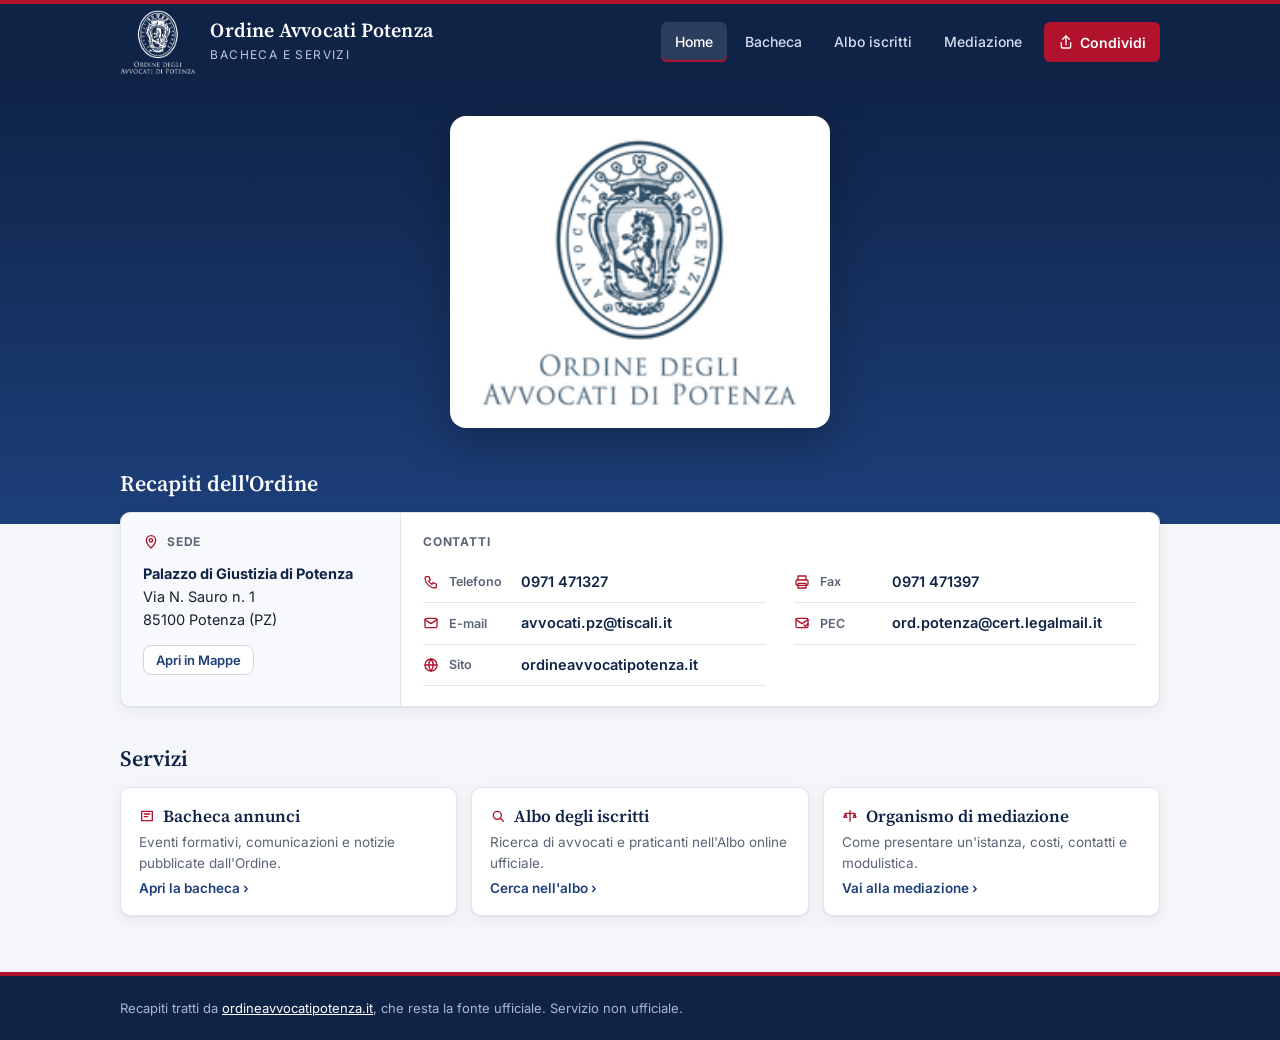
==== commit 8547e98a: "Home: recapiti raggruppati in una scheda con icone piccole, servizi più compatti Co-Authored-By: Cla" ====
--- a/site/index.html
+++ b/site/index.html
@@ -58,36 +58,22 @@
   <div class="contenitore">
     <section class="home-sezione" aria-labelledby="titolo-recapiti">
       <h2 id="titolo-recapiti">Recapiti dell'Ordine</h2>
-      <div class="recapiti">
-        <div class="recapito largo">
-          <svg viewBox="0 0 24 24" aria-hidden="true"><path d="M12 21s-7-6.2-7-11.5A7 7 0 0 1 19 9.5C19 14.8 12 21 12 21z"/><circle cx="12" cy="9.5" r="2.5"/></svg>
-          <div>
-            <span class="etichetta">Sede</span>
-            <strong>Palazzo di Giustizia di Potenza</strong>
-            <span>Via N. Sauro n. 1 — 85100 Potenza (PZ)</span>
-            <a href="https://www.google.com/maps/search/?api=1&query=Palazzo+di+Giustizia+Via+Nazario+Sauro+1+Potenza" target="_blank" rel="noopener">Apri in Mappe ›</a>
-          </div>
+      <div class="recapiti-scheda">
+        <div class="recapiti-sede">
+          <h3><svg class="ico" viewBox="0 0 24 24" aria-hidden="true"><path d="M12 21s-7-6.2-7-11.5A7 7 0 0 1 19 9.5C19 14.8 12 21 12 21z"/><circle cx="12" cy="9.5" r="2.5"/></svg> Sede</h3>
+          <p><strong>Palazzo di Giustizia di Potenza</strong><br>Via N. Sauro n. 1<br>85100 Potenza (PZ)</p>
+          <a class="btn secondario piccolo" href="https://www.google.com/maps/search/?api=1&query=Palazzo+di+Giustizia+Via+Nazario+Sauro+1+Potenza" target="_blank" rel="noopener">Apri in Mappe</a>
         </div>
-        <a class="recapito" href="tel:+390971471327">
-          <svg viewBox="0 0 24 24" aria-hidden="true"><path d="M5 4h4l2 5-2.5 1.5a11 11 0 0 0 5 5L15 13l5 2v4a2 2 0 0 1-2 2A16 16 0 0 1 3 6a2 2 0 0 1 2-2"/></svg>
-          <div><span class="etichetta">Telefono</span><strong>0971 471327</strong></div>
-        </a>
-        <div class="recapito">
-          <svg viewBox="0 0 24 24" aria-hidden="true"><path d="M6 9V3h12v6"/><rect x="3" y="9" width="18" height="8" rx="2"/><path d="M6 14h12v7H6z"/></svg>
-          <div><span class="etichetta">Fax</span><strong>0971 471397</strong></div>
+        <div class="recapiti-contatti">
+          <h3>Contatti</h3>
+          <ul class="contatti">
+            <li><svg class="ico" viewBox="0 0 24 24" aria-hidden="true"><path d="M5 4h4l2 5-2.5 1.5a11 11 0 0 0 5 5L15 13l5 2v4a2 2 0 0 1-2 2A16 16 0 0 1 3 6a2 2 0 0 1 2-2"/></svg><span class="etichetta">Telefono</span><a href="tel:+390971471327">0971 471327</a></li>
+            <li><svg class="ico" viewBox="0 0 24 24" aria-hidden="true"><path d="M6 9V3h12v6"/><rect x="3" y="9" width="18" height="8" rx="2"/><path d="M6 14h12v7H6z"/></svg><span class="etichetta">Fax</span><span>0971 471397</span></li>
+            <li><svg class="ico" viewBox="0 0 24 24" aria-hidden="true"><rect x="3" y="5" width="18" height="14" rx="2"/><path d="M3 7l9 6 9-6"/></svg><span class="etichetta">E-mail</span><a href="mailto:avvocati.pz@tiscali.it">avvocati.pz@tiscali.it</a></li>
+            <li><svg class="ico" viewBox="0 0 24 24" aria-hidden="true"><rect x="3" y="5" width="18" height="14" rx="2"/><path d="M3 7l9 6 9-6"/><path d="M15 15l2 2 4-4"/></svg><span class="etichetta">PEC</span><a href="mailto:ord.potenza@cert.legalmail.it">ord.potenza@cert.legalmail.it</a></li>
+            <li><svg class="ico" viewBox="0 0 24 24" aria-hidden="true"><circle cx="12" cy="12" r="9"/><path d="M3 12h18M12 3a14 14 0 0 1 0 18M12 3a14 14 0 0 0 0 18"/></svg><span class="etichetta">Sito</span><a href="https://www.ordineavvocatipotenza.it/" target="_blank" rel="noopener">ordineavvocatipotenza.it</a></li>
+          </ul>
         </div>
-        <a class="recapito" href="mailto:avvocati.pz@tiscali.it">
-          <svg viewBox="0 0 24 24" aria-hidden="true"><rect x="3" y="5" width="18" height="14" rx="2"/><path d="M3 7l9 6 9-6"/></svg>
-          <div><span class="etichetta">E-mail</span><strong>avvocati.pz@tiscali.it</strong></div>
-        </a>
-        <a class="recapito" href="mailto:ord.potenza@cert.legalmail.it">
-          <svg viewBox="0 0 24 24" aria-hidden="true"><rect x="3" y="5" width="18" height="14" rx="2"/><path d="M3 7l9 6 9-6"/><path d="M15 15l2 2 4-4"/></svg>
-          <div><span class="etichetta">PEC</span><strong>ord.potenza@cert.legalmail.it</strong></div>
-        </a>
-        <a class="recapito" href="https://www.ordineavvocatipotenza.it/" target="_blank" rel="noopener">
-          <svg viewBox="0 0 24 24" aria-hidden="true"><circle cx="12" cy="12" r="9"/><path d="M3 12h18M12 3a14 14 0 0 1 0 18M12 3a14 14 0 0 0 0 18"/></svg>
-          <div><span class="etichetta">Sito ufficiale</span><strong>ordineavvocatipotenza.it</strong></div>
-        </a>
       </div>
     </section>
 
@@ -95,17 +81,17 @@
       <h2 id="titolo-servizi">Servizi</h2>
       <div class="servizi">
         <a class="servizio" href="bacheca.html">
-          <strong>Bacheca annunci</strong>
+          <strong><svg class="ico" viewBox="0 0 24 24" aria-hidden="true"><path d="M4 5h16v14H4z"/><path d="M8 9h8M8 13h5"/></svg>Bacheca annunci</strong>
           <span>Eventi formativi, comunicazioni e notizie pubblicate dall'Ordine.</span>
           <em>Apri la bacheca ›</em>
         </a>
         <a class="servizio" href="albo.html">
-          <strong>Albo degli iscritti</strong>
+          <strong><svg class="ico" viewBox="0 0 24 24" aria-hidden="true"><circle cx="11" cy="11" r="6"/><path d="M20 20l-4.5-4.5"/></svg>Albo degli iscritti</strong>
           <span>Ricerca di avvocati e praticanti nell'Albo online ufficiale.</span>
           <em>Cerca nell'albo ›</em>
         </a>
         <a class="servizio" href="mediazione.html">
-          <strong>Organismo di mediazione</strong>
+          <strong><svg class="ico" viewBox="0 0 24 24" aria-hidden="true"><path d="M12 4v16M5 8h14M5 8l-2 6h4zM19 8l-2 6h4z"/></svg>Organismo di mediazione</strong>
           <span>Come presentare un'istanza, costi, contatti e modulistica.</span>
           <em>Vai alla mediazione ›</em>
         </a>
--- a/site/style.css
+++ b/site/style.css
@@ -235,28 +235,34 @@
 .home-hero + main .home-sezione:first-child { margin-top: -56px; }
 .home-sezione h2 { font: 600 22px var(--serif); color: var(--navy); margin: 0 0 14px; }
 .home-hero + main .home-sezione:first-child h2 { color: #fff; }
-.recapiti { display: grid; grid-template-columns: repeat(3, 1fr); gap: 14px; }
-.recapito {
-  display: flex; gap: 14px; align-items: flex-start; padding: 18px; background: var(--carta);
-  border: 1px solid var(--bordo); border-radius: var(--raggio); box-shadow: var(--ombra);
-  color: var(--testo); text-decoration: none; min-width: 0;
-}
-a.recapito:hover { border-color: var(--blu); color: var(--testo); }
-.recapito.largo { grid-column: span 3; }
-.recapito svg { width: 26px; height: 26px; flex: none; fill: none; stroke: var(--rosso); stroke-width: 1.8; stroke-linecap: round; stroke-linejoin: round; margin-top: 2px; }
-.recapito div { display: flex; flex-direction: column; gap: 2px; min-width: 0; }
-.recapito strong { color: var(--navy); font-size: 16px; overflow-wrap: anywhere; }
-.recapito .etichetta { font-size: 11.5px; font-weight: 700; letter-spacing: .7px; text-transform: uppercase; color: var(--tenue); }
-.recapito div a { font-size: 14px; margin-top: 4px; }
+.ico { width: 16px; height: 16px; flex: none; fill: none; stroke: var(--rosso); stroke-width: 2;
+       stroke-linecap: round; stroke-linejoin: round; vertical-align: -2px; }
+.recapiti-scheda {
+  display: grid; grid-template-columns: 280px 1fr; background: var(--carta);
+  border: 1px solid var(--bordo); border-radius: var(--raggio); box-shadow: var(--ombra); overflow: hidden;
+}
+.recapiti-scheda h3 { display: flex; align-items: center; gap: 8px; margin: 0 0 10px;
+                      font-size: 12px; font-weight: 700; letter-spacing: .8px; text-transform: uppercase; color: var(--tenue); }
+.recapiti-sede { padding: 20px 22px; background: #f8f9fc; border-right: 1px solid var(--bordo); }
+.recapiti-sede p { margin: 0 0 14px; font-size: 14.5px; line-height: 1.6; }
+.recapiti-sede strong { color: var(--navy); }
+.recapiti-sede .btn { text-decoration: none; }
+.recapiti-contatti { padding: 20px 22px; min-width: 0; }
+.contatti { list-style: none; margin: 0; padding: 0; display: grid; grid-template-columns: 1fr 1fr; gap: 0 28px; }
+.contatti li { display: flex; align-items: center; gap: 10px; padding: 9px 0; border-bottom: 1px solid var(--bordo);
+               font-size: 14.5px; min-width: 0; }
+.contatti .etichetta { width: 62px; flex: none; font-size: 12.5px; font-weight: 600; color: var(--tenue); }
+.contatti a, .contatti li > span:last-child { font-weight: 600; color: var(--navy); text-decoration: none; overflow-wrap: anywhere; min-width: 0; }
+.contatti a:hover { color: var(--rosso); text-decoration: underline; }
 .servizi { display: grid; grid-template-columns: repeat(3, 1fr); gap: 14px; }
 .servizio {
-  display: flex; flex-direction: column; gap: 6px; padding: 20px; background: var(--carta); text-decoration: none;
-  border: 1px solid var(--bordo); border-top: 4px solid var(--navy); border-radius: var(--raggio); box-shadow: var(--ombra); color: var(--testo);
-}
-.servizio:hover { border-top-color: var(--rosso); color: var(--testo); }
-.servizio strong { font: 600 19px var(--serif); color: var(--navy); }
-.servizio span { color: var(--tenue); font-size: 14px; flex: 1; }
-.servizio em { font-style: normal; font-weight: 600; color: var(--blu); font-size: 14px; }
+  display: flex; flex-direction: column; gap: 4px; padding: 16px 18px; background: var(--carta); text-decoration: none;
+  border: 1px solid var(--bordo); border-radius: var(--raggio); box-shadow: var(--ombra); color: var(--testo);
+}
+.servizio:hover { border-color: var(--blu); color: var(--testo); }
+.servizio strong { display: flex; align-items: center; gap: 8px; font: 600 17px var(--serif); color: var(--navy); }
+.servizio span { color: var(--tenue); font-size: 13.5px; flex: 1; }
+.servizio em { font-style: normal; font-weight: 600; color: var(--blu); font-size: 13.5px; }
 main:has(.home-sezione) { padding-bottom: 56px; }
 
 /* Mediazione */
@@ -295,8 +301,9 @@
 .tutta-larghezza { width: 100%; text-decoration: none; }
 
 @media (max-width: 860px) {
-  .recapiti, .servizi { grid-template-columns: 1fr 1fr; }
-  .recapito.largo { grid-column: span 2; }
+  .servizi { grid-template-columns: 1fr; }
+  .recapiti-scheda { grid-template-columns: 1fr; }
+  .recapiti-sede { border-right: 0; border-bottom: 1px solid var(--bordo); }
   .mediazione-griglia { grid-template-columns: 1fr; }
 }
 @media (max-width: 560px) {
@@ -304,8 +311,10 @@
   .nav a { padding: 8px 7px; font-size: 13.5px; }
   .nav-esteso { display: none; }
   .nav-condividi { font-size: 0; gap: 0; padding: 9px 11px; }
-  .recapiti, .servizi { grid-template-columns: 1fr; }
-  .recapito.largo { grid-column: auto; }
+  .contatti { grid-template-columns: 1fr; }
+  .contatti li { font-size: 14px; gap: 8px; }
+  .contatti .etichetta { width: 52px; font-size: 12px; }
+  .recapiti-sede, .recapiti-contatti { padding: 16px 18px; }
   .contatti-lista, .dati-pagamento { grid-template-columns: 1fr; gap: 2px; }
   .contatti-lista dd, .dati-pagamento dd { margin-bottom: 8px; }
 }
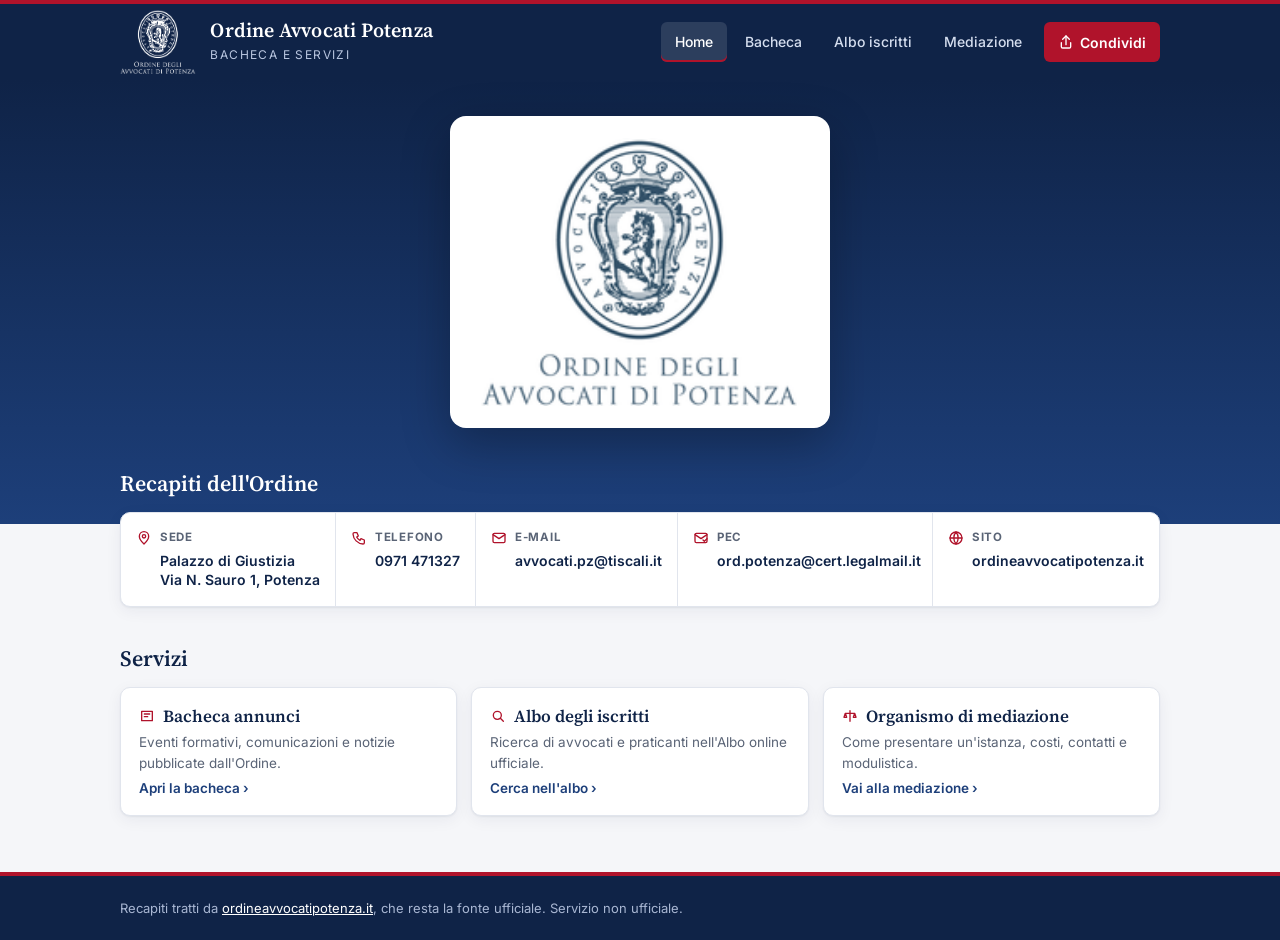
==== commit 7a76b78a: "Home: recapiti su un'unica riga a slot, rimosso il fax (non più attivo) anche dalla mediazione Co-Au" ====
--- a/site/index.html
+++ b/site/index.html
@@ -58,23 +58,13 @@
   <div class="contenitore">
     <section class="home-sezione" aria-labelledby="titolo-recapiti">
       <h2 id="titolo-recapiti">Recapiti dell'Ordine</h2>
-      <div class="recapiti-scheda">
-        <div class="recapiti-sede">
-          <h3><svg class="ico" viewBox="0 0 24 24" aria-hidden="true"><path d="M12 21s-7-6.2-7-11.5A7 7 0 0 1 19 9.5C19 14.8 12 21 12 21z"/><circle cx="12" cy="9.5" r="2.5"/></svg> Sede</h3>
-          <p><strong>Palazzo di Giustizia di Potenza</strong><br>Via N. Sauro n. 1<br>85100 Potenza (PZ)</p>
-          <a class="btn secondario piccolo" href="https://www.google.com/maps/search/?api=1&query=Palazzo+di+Giustizia+Via+Nazario+Sauro+1+Potenza" target="_blank" rel="noopener">Apri in Mappe</a>
-        </div>
-        <div class="recapiti-contatti">
-          <h3>Contatti</h3>
-          <ul class="contatti">
-            <li><svg class="ico" viewBox="0 0 24 24" aria-hidden="true"><path d="M5 4h4l2 5-2.5 1.5a11 11 0 0 0 5 5L15 13l5 2v4a2 2 0 0 1-2 2A16 16 0 0 1 3 6a2 2 0 0 1 2-2"/></svg><span class="etichetta">Telefono</span><a href="tel:+390971471327">0971 471327</a></li>
-            <li><svg class="ico" viewBox="0 0 24 24" aria-hidden="true"><path d="M6 9V3h12v6"/><rect x="3" y="9" width="18" height="8" rx="2"/><path d="M6 14h12v7H6z"/></svg><span class="etichetta">Fax</span><span>0971 471397</span></li>
-            <li><svg class="ico" viewBox="0 0 24 24" aria-hidden="true"><rect x="3" y="5" width="18" height="14" rx="2"/><path d="M3 7l9 6 9-6"/></svg><span class="etichetta">E-mail</span><a href="mailto:avvocati.pz@tiscali.it">avvocati.pz@tiscali.it</a></li>
-            <li><svg class="ico" viewBox="0 0 24 24" aria-hidden="true"><rect x="3" y="5" width="18" height="14" rx="2"/><path d="M3 7l9 6 9-6"/><path d="M15 15l2 2 4-4"/></svg><span class="etichetta">PEC</span><a href="mailto:ord.potenza@cert.legalmail.it">ord.potenza@cert.legalmail.it</a></li>
-            <li><svg class="ico" viewBox="0 0 24 24" aria-hidden="true"><circle cx="12" cy="12" r="9"/><path d="M3 12h18M12 3a14 14 0 0 1 0 18M12 3a14 14 0 0 0 0 18"/></svg><span class="etichetta">Sito</span><a href="https://www.ordineavvocatipotenza.it/" target="_blank" rel="noopener">ordineavvocatipotenza.it</a></li>
-          </ul>
-        </div>
-      </div>
+      <ul class="recapiti-riga">
+          <li><svg class="ico" viewBox="0 0 24 24" aria-hidden="true"><path d="M12 21s-7-6.2-7-11.5A7 7 0 0 1 19 9.5C19 14.8 12 21 12 21z"/><circle cx="12" cy="9.5" r="2.5"/></svg><span class="etichetta">Sede</span><a href="https://www.google.com/maps/search/?api=1&query=Palazzo+di+Giustizia+Via+Nazario+Sauro+1+Potenza" target="_blank" rel="noopener">Palazzo di Giustizia<br>Via N. Sauro 1, Potenza</a></li>
+          <li><svg class="ico" viewBox="0 0 24 24" aria-hidden="true"><path d="M5 4h4l2 5-2.5 1.5a11 11 0 0 0 5 5L15 13l5 2v4a2 2 0 0 1-2 2A16 16 0 0 1 3 6a2 2 0 0 1 2-2"/></svg><span class="etichetta">Telefono</span><a href="tel:+390971471327">0971 471327</a></li>
+          <li><svg class="ico" viewBox="0 0 24 24" aria-hidden="true"><rect x="3" y="5" width="18" height="14" rx="2"/><path d="M3 7l9 6 9-6"/></svg><span class="etichetta">E-mail</span><a href="mailto:avvocati.pz@tiscali.it">avvocati.pz@tiscali.it</a></li>
+          <li><svg class="ico" viewBox="0 0 24 24" aria-hidden="true"><rect x="3" y="5" width="18" height="14" rx="2"/><path d="M3 7l9 6 9-6"/><path d="M15 15l2 2 4-4"/></svg><span class="etichetta">PEC</span><a href="mailto:ord.potenza@cert.legalmail.it">ord.potenza@cert.legalmail.it</a></li>
+          <li><svg class="ico" viewBox="0 0 24 24" aria-hidden="true"><circle cx="12" cy="12" r="9"/><path d="M3 12h18M12 3a14 14 0 0 1 0 18M12 3a14 14 0 0 0 0 18"/></svg><span class="etichetta">Sito</span><a href="https://www.ordineavvocatipotenza.it/" target="_blank" rel="noopener">ordineavvocatipotenza.it</a></li>
+        </ul>
     </section>
 
     <section class="home-sezione" aria-labelledby="titolo-servizi">
--- a/site/style.css
+++ b/site/style.css
@@ -237,23 +237,29 @@
 .home-hero + main .home-sezione:first-child h2 { color: #fff; }
 .ico { width: 16px; height: 16px; flex: none; fill: none; stroke: var(--rosso); stroke-width: 2;
        stroke-linecap: round; stroke-linejoin: round; vertical-align: -2px; }
-.recapiti-scheda {
-  display: grid; grid-template-columns: 280px 1fr; background: var(--carta);
-  border: 1px solid var(--bordo); border-radius: var(--raggio); box-shadow: var(--ombra); overflow: hidden;
-}
-.recapiti-scheda h3 { display: flex; align-items: center; gap: 8px; margin: 0 0 10px;
-                      font-size: 12px; font-weight: 700; letter-spacing: .8px; text-transform: uppercase; color: var(--tenue); }
-.recapiti-sede { padding: 20px 22px; background: #f8f9fc; border-right: 1px solid var(--bordo); }
-.recapiti-sede p { margin: 0 0 14px; font-size: 14.5px; line-height: 1.6; }
-.recapiti-sede strong { color: var(--navy); }
-.recapiti-sede .btn { text-decoration: none; }
-.recapiti-contatti { padding: 20px 22px; min-width: 0; }
-.contatti { list-style: none; margin: 0; padding: 0; display: grid; grid-template-columns: 1fr 1fr; gap: 0 28px; }
-.contatti li { display: flex; align-items: center; gap: 10px; padding: 9px 0; border-bottom: 1px solid var(--bordo);
-               font-size: 14.5px; min-width: 0; }
-.contatti .etichetta { width: 62px; flex: none; font-size: 12.5px; font-weight: 600; color: var(--tenue); }
-.contatti a, .contatti li > span:last-child { font-weight: 600; color: var(--navy); text-decoration: none; overflow-wrap: anywhere; min-width: 0; }
-.contatti a:hover { color: var(--rosso); text-decoration: underline; }
+/* Recapiti su un'unica riga: uno slot per voce, separati da linee sottili */
+.recapiti-riga {
+  list-style: none; margin: 0; padding: 0; display: grid;
+  grid-template-columns: repeat(5, auto);
+  background: var(--carta); border: 1px solid var(--bordo); border-radius: var(--raggio); box-shadow: var(--ombra); overflow: hidden;
+}
+.recapiti-riga li {
+  display: grid; grid-template-columns: 16px 1fr; column-gap: 8px; row-gap: 4px; align-content: start;
+  padding: 16px 15px; border-left: 1px solid var(--bordo); min-width: 0;
+}
+.recapiti-riga li:first-child { border-left: 0; }
+.recapiti-riga .ico { margin-top: 1px; }
+.recapiti-riga .etichetta { font-size: 11.5px; font-weight: 700; letter-spacing: .7px; text-transform: uppercase; color: var(--tenue); }
+.recapiti-riga a { grid-column: 2; font-size: 14px; font-weight: 600; color: var(--navy); text-decoration: none; white-space: nowrap; line-height: 1.4; }
+.recapiti-riga a:hover { color: var(--rosso); text-decoration: underline; }
+/* Schermi medi: le cinque voci non stanno su una riga, si passa a due colonne */
+@media (max-width: 1100px) and (min-width: 561px) {
+  .recapiti-riga { grid-template-columns: 1fr 1fr; }
+  .recapiti-riga li { border-left: 0; border-top: 1px solid var(--bordo); }
+  .recapiti-riga li:nth-child(-n+2) { border-top: 0; }
+  .recapiti-riga li:nth-child(even) { border-left: 1px solid var(--bordo); }
+  .recapiti-riga li:last-child { grid-column: span 2; }
+}
 .servizi { display: grid; grid-template-columns: repeat(3, 1fr); gap: 14px; }
 .servizio {
   display: flex; flex-direction: column; gap: 4px; padding: 16px 18px; background: var(--carta); text-decoration: none;
@@ -302,8 +308,12 @@
 
 @media (max-width: 860px) {
   .servizi { grid-template-columns: 1fr; }
-  .recapiti-scheda { grid-template-columns: 1fr; }
-  .recapiti-sede { border-right: 0; border-bottom: 1px solid var(--bordo); }
+  /* Schermi stretti: una voce per riga, etichetta e valore affiancati */
+  .recapiti-riga { grid-template-columns: 1fr; }
+  .recapiti-riga li { grid-template-columns: 16px 74px 1fr; align-items: start; border-left: 0; border-top: 1px solid var(--bordo); padding: 12px 16px; }
+  .recapiti-riga li:first-child { border-top: 0; }
+  .recapiti-riga .etichetta { padding-top: 2px; }
+  .recapiti-riga a { grid-column: 3; white-space: normal; overflow-wrap: anywhere; }
   .mediazione-griglia { grid-template-columns: 1fr; }
 }
 @media (max-width: 560px) {
@@ -311,10 +321,8 @@
   .nav a { padding: 8px 7px; font-size: 13.5px; }
   .nav-esteso { display: none; }
   .nav-condividi { font-size: 0; gap: 0; padding: 9px 11px; }
-  .contatti { grid-template-columns: 1fr; }
-  .contatti li { font-size: 14px; gap: 8px; }
-  .contatti .etichetta { width: 52px; font-size: 12px; }
-  .recapiti-sede, .recapiti-contatti { padding: 16px 18px; }
+  .recapiti-riga li { padding: 14px; }
+  .recapiti-riga a { font-size: 14px; }
   .contatti-lista, .dati-pagamento { grid-template-columns: 1fr; gap: 2px; }
   .contatti-lista dd, .dati-pagamento dd { margin-bottom: 8px; }
 }
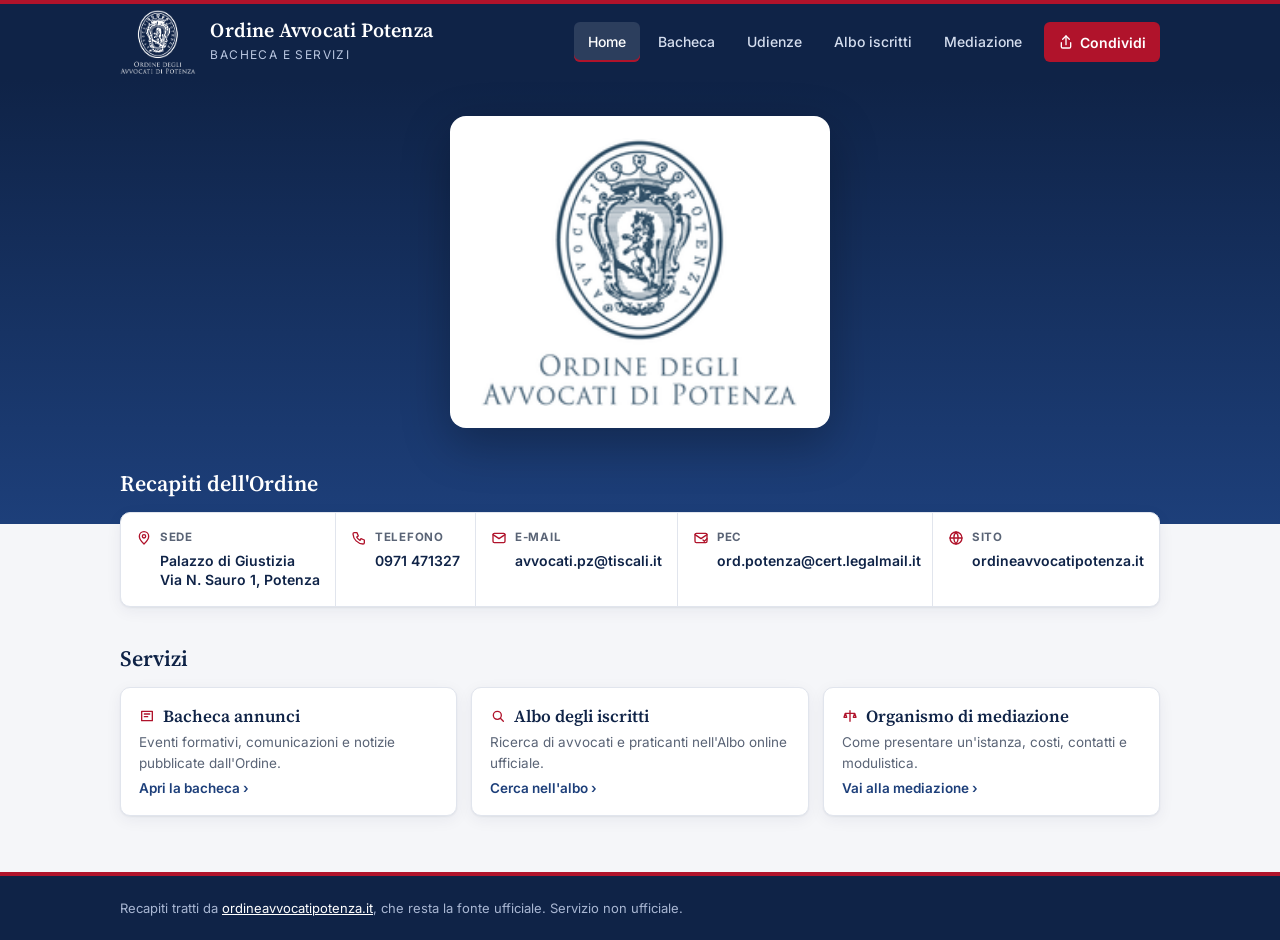
==== commit 5cfa43fc: "Nuova pagina Udienze: documenti di trattazione per magistrato letti dal sito dell'Ordine, per giorno" ====
--- a/site/index.html
+++ b/site/index.html
@@ -39,6 +39,7 @@
     <nav class="nav">
       <a href="./" aria-current="page">Home</a>
       <a href="bacheca.html">Bacheca</a>
+      <a href="udienze.html">Udienze</a>
       <a href="albo.html">Albo<span class="nav-esteso"> iscritti</span></a>
       <a href="mediazione.html">Mediazione</a>
       <button class="nav-condividi" type="button" data-condividi aria-label="Condividi il link">
--- a/site/style.css
+++ b/site/style.css
@@ -252,6 +252,16 @@
 .recapiti-riga .etichetta { font-size: 11.5px; font-weight: 700; letter-spacing: .7px; text-transform: uppercase; color: var(--tenue); }
 .recapiti-riga a { grid-column: 2; font-size: 14px; font-weight: 600; color: var(--navy); text-decoration: none; white-space: nowrap; line-height: 1.4; }
 .recapiti-riga a:hover { color: var(--rosso); text-decoration: underline; }
+.recapiti-riga .valore { grid-column: 2; font-size: 14px; font-weight: 600; color: var(--navy); line-height: 1.4; }
+/* Variante con sette voci (mediazione): su schermi larghi due righe da quattro slot */
+@media (min-width: 1101px) {
+  .recapiti-riga.fitta { grid-template-columns: minmax(0, .95fr) minmax(0, .6fr) minmax(0, 1.4fr) minmax(0, 1.5fr); }
+  .recapiti-riga.fitta li { border-left: 1px solid var(--bordo); border-top: 1px solid var(--bordo); }
+  .recapiti-riga.fitta li:nth-child(-n+4) { border-top: 0; }
+  .recapiti-riga.fitta li:nth-child(4n+1) { border-left: 0; }
+  .recapiti-riga.fitta li:last-child { grid-column: span 2; }
+  .recapiti-riga.fitta a { white-space: normal; overflow-wrap: anywhere; }
+}
 /* Schermi medi: le cinque voci non stanno su una riga, si passa a due colonne */
 @media (max-width: 1100px) and (min-width: 561px) {
   .recapiti-riga { grid-template-columns: 1fr 1fr; }
@@ -272,34 +282,70 @@
 main:has(.home-sezione) { padding-bottom: 56px; }
 
 /* Mediazione */
-.modulistica-box { display: flex; align-items: center; justify-content: space-between; gap: 18px; flex-wrap: wrap;
-                   padding: 20px 22px; border-left: 5px solid var(--rosso); }
-.modulistica-box div { display: flex; flex-direction: column; gap: 4px; }
-.modulistica-box strong { font: 600 19px var(--serif); color: var(--navy); }
-.modulistica-box span { color: var(--tenue); font-size: 14px; }
 .btn-grande { font-size: 15.5px; padding: 13px 22px; text-decoration: none; }
 .btn-grande:hover { color: #fff; }
-.mediazione-griglia { display: grid; grid-template-columns: 1fr 340px; gap: 20px; align-items: start; margin-top: 20px; }
-.mediazione-testo, .mediazione-lato { display: grid; gap: 20px; min-width: 0; }
-.mediazione-testo > *, .mediazione-lato > * { min-width: 0; }
+/* Pagina mediazione: riquadri affiancati e bilanciati */
+.med-riga { display: grid; grid-template-columns: 1fr 340px; gap: 20px; align-items: stretch; margin-top: 20px; }
+.med-riga-costi { grid-template-columns: 1.2fr 1fr; }
+.med-riga > * { min-width: 0; }
+.med-colonna { display: grid; grid-template-rows: auto 1fr; gap: 20px; min-width: 0; }
+.modulistica-cta { display: flex; flex-direction: column; justify-content: center; border-top: 4px solid var(--rosso); }
+.modulistica-cta p { color: var(--tenue); font-size: 14px; }
+.modulistica-cta .btn { margin-top: 4px; }
 .sezione a { overflow-wrap: anywhere; }
-.sezione { padding: 22px 24px; }
-.sezione h2 { font: 600 20px var(--serif); color: var(--navy); margin: 0 0 12px; }
+.sezione { padding: 18px 22px; }
+.sezione h2 { font: 600 19px var(--serif); color: var(--navy); margin: 0 0 12px; }
 .sezione h3 { font: 600 16px var(--sans); color: var(--navy); margin: 20px 0 6px; }
 .sezione p { margin: 0 0 10px; }
 .sezione .nota { font-size: 13px; color: var(--tenue); margin-top: 16px; }
-.passi { margin: 0; padding-left: 22px; display: grid; gap: 10px; }
-.passi ul { margin: 8px 0 0; padding-left: 18px; display: grid; gap: 4px; }
-.passi li::marker { color: var(--rosso); font-weight: 700; }
+.passi-brevi { list-style: none; margin: 0 0 8px; padding: 0; display: grid; grid-template-columns: repeat(3, 1fr); gap: 10px; counter-reset: passo; }
+.passi-brevi li { counter-increment: passo; padding: 12px 14px; background: #f8f9fc; border: 1px solid var(--bordo);
+                  border-radius: 8px; font-size: 13.5px; line-height: 1.45; color: var(--tenue); min-width: 0; }
+.passi-brevi li::before { content: counter(passo); display: flex; align-items: center; justify-content: center; width: 22px; height: 22px;
+                          margin-bottom: 8px; border-radius: 50%; background: var(--rosso); color: #fff; font-size: 12.5px; font-weight: 700; }
+.passi-brevi strong { display: block; margin-bottom: 3px; font-size: 14.5px; color: var(--navy); }
+.dettaglio { border-top: 1px solid var(--bordo); }
+.dettaglio summary { display: flex; align-items: center; justify-content: space-between; gap: 12px; padding: 11px 2px; cursor: pointer;
+                     list-style: none; font-size: 14.5px; font-weight: 600; color: var(--navy); }
+.dettaglio summary::-webkit-details-marker { display: none; }
+.dettaglio summary::after { content: "+"; font-size: 20px; font-weight: 400; line-height: 1; color: var(--rosso); }
+.dettaglio[open] summary::after { content: "\2013"; }
+.dettaglio summary:hover { color: var(--rosso); }
+.dettaglio summary:focus-visible { outline: 2px solid var(--blu); outline-offset: 2px; border-radius: 4px; }
+.dettaglio > ul { margin: 0 0 12px; padding-left: 20px; display: grid; gap: 5px; font-size: 14px; }
+.dettaglio > ul li::marker { color: var(--rosso); }
+.dettaglio > p { margin: 0 0 12px; font-size: 14px; }
 .tabella-scorre { overflow-x: auto; margin: 6px 0 12px; }
-.tabella-costi { width: 100%; border-collapse: collapse; font-size: 14.5px; }
-.tabella-costi th { text-align: left; font-size: 12px; text-transform: uppercase; letter-spacing: .5px; color: var(--tenue);
-                    padding: 10px 12px; background: #f8f9fc; border-bottom: 1px solid var(--bordo); }
-.tabella-costi td { padding: 10px 12px; border-bottom: 1px solid var(--bordo); }
-.tabella-costi td:not(:first-child) { font-weight: 600; color: var(--navy); white-space: nowrap; }
-.dati-pagamento, .contatti-lista { margin: 0; display: grid; grid-template-columns: max-content 1fr; gap: 8px 14px; font-size: 14.5px; }
-.dati-pagamento dt, .contatti-lista dt { font-weight: 600; color: var(--tenue); }
-.dati-pagamento dd, .contatti-lista dd { margin: 0; overflow-wrap: anywhere; }
+.tabella-costi { width: 100%; table-layout: fixed; border-collapse: collapse; font-size: 13.5px; font-variant-numeric: tabular-nums; }
+.tabella-costi col:first-child, .tabella-costi th[rowspan] { width: 40%; }
+.tabella-costi thead th { padding: 8px 14px; font-size: 11px; font-weight: 700; letter-spacing: .5px; text-transform: uppercase; color: var(--tenue);
+                          background: #f8f9fc; text-align: right; vertical-align: bottom; }
+.tabella-costi thead th[rowspan] { text-align: left; border-bottom: 1px solid var(--bordo); }
+.tabella-costi thead th.gruppo { text-align: center; padding-bottom: 5px; border-bottom: 1px solid var(--bordo); }
+.tabella-costi thead tr:last-child th { border-bottom: 1px solid var(--bordo); line-height: 1.3; }
+.tabella-costi tbody th { padding: 9px 14px; font-weight: 400; text-align: left; white-space: nowrap; color: var(--testo); border-bottom: 1px solid var(--bordo); }
+.tabella-costi td { padding: 9px 14px; text-align: right; font-weight: 600; color: var(--navy); white-space: nowrap; border-bottom: 1px solid var(--bordo); }
+.tabella-costi tbody tr:last-child th, .tabella-costi tbody tr:last-child td { border-bottom: 0; }
+.tabella-costi tbody tr:nth-child(even) { background: #fafbfd; }
+.solo-lettori { position: absolute; width: 1px; height: 1px; overflow: hidden; clip: rect(0 0 0 0); white-space: nowrap; }
+.dati-pagamento { margin: 0; display: grid; gap: 2px; font-size: 14.5px; }
+.dati-pagamento dt { margin-top: 8px; font-size: 11.5px; font-weight: 700; letter-spacing: .7px; text-transform: uppercase; color: var(--tenue); }
+.dati-pagamento dt:first-child { margin-top: 0; }
+.dati-pagamento dd { margin: 0; overflow-wrap: anywhere; }
+.copia-box { display: flex; align-items: center; justify-content: space-between; gap: 12px; width: 100%; margin-top: 3px; padding: 9px 12px;
+             font: inherit; text-align: left; color: var(--navy); background: #f6f8fb; border: 1px solid #cfd6e2; border-radius: 8px; cursor: pointer;
+             transition: background .15s, border-color .15s; }
+.copia-box:hover { background: var(--blu-chiaro); border-color: var(--blu); }
+.copia-box:focus-visible { outline: 2px solid var(--blu); outline-offset: 2px; }
+.copia-box .codice { font-size: 14px; overflow-wrap: anywhere; }
+.copia-box svg { width: 16px; height: 16px; flex: none; fill: none; stroke: var(--tenue); stroke-width: 2; stroke-linecap: round; stroke-linejoin: round; }
+.copia-box .i-ok { display: none; stroke: #1b6b3f; }
+.copia-box.fatto { background: #e7f5ec; border-color: #7fbf9b; }
+.copia-box.fatto .i-copia { display: none; }
+.copia-box.fatto .i-ok { display: block; }
+.copiato { display: block; min-height: 18px; margin-top: 4px; font-size: 12.5px; font-weight: 600; color: #1b6b3f; opacity: 0; transition: opacity .15s; }
+.copiato.visibile { opacity: 1; }
+.copiato.non-copiato { color: var(--rosso); }
 .codice { font-family: ui-monospace, SFMono-Regular, Menlo, monospace; font-weight: 600; color: var(--navy); }
 .documenti { list-style: none; margin: 0 0 16px; padding: 0; display: grid; gap: 10px; font-size: 14.5px; }
 .documenti a { text-decoration: none; }
@@ -313,18 +359,67 @@
   .recapiti-riga li { grid-template-columns: 16px 74px 1fr; align-items: start; border-left: 0; border-top: 1px solid var(--bordo); padding: 12px 16px; }
   .recapiti-riga li:first-child { border-top: 0; }
   .recapiti-riga .etichetta { padding-top: 2px; }
-  .recapiti-riga a { grid-column: 3; white-space: normal; overflow-wrap: anywhere; }
-  .mediazione-griglia { grid-template-columns: 1fr; }
+  .recapiti-riga a, .recapiti-riga .valore { grid-column: 3; white-space: normal; overflow-wrap: anywhere; }
+  .med-riga, .med-riga-costi { grid-template-columns: 1fr; }
+  .med-colonna { display: contents; }
+  .modulistica-cta { order: -1; }
+  .modulistica-cta .btn { width: auto; align-self: flex-start; }
+  .passi-brevi { grid-template-columns: 1fr; }
 }
 @media (max-width: 560px) {
+  .tabella-costi { font-size: 13px; }
+  .tabella-costi thead th, .tabella-costi tbody th, .tabella-costi td { padding-left: 8px; padding-right: 8px; }
+  .tabella-costi tbody th { white-space: normal; }
+  .tabella-costi col:first-child, .tabella-costi th[rowspan] { width: 30%; }
+  .tabella-costi thead th, .tabella-costi td { padding-left: 5px; padding-right: 7px; }
+  .tabella-costi thead th[rowspan], .tabella-costi tbody th { padding-left: 8px; }
+  .tabella-costi thead th { font-size: 11.5px; font-weight: 600; letter-spacing: 0; text-transform: none; }
+  .tabella-costi thead th.gruppo { text-transform: uppercase; font-size: 10.5px; letter-spacing: .5px; }
   .nav { gap: 0; }
+  .nav a[href="./"] { display: none; }  /* su telefono basta il logo per tornare alla home */
   .nav a { padding: 8px 7px; font-size: 13.5px; }
   .nav-esteso { display: none; }
   .nav-condividi { font-size: 0; gap: 0; padding: 9px 11px; }
   .recapiti-riga li { padding: 14px; }
-  .recapiti-riga a { font-size: 14px; }
-  .contatti-lista, .dati-pagamento { grid-template-columns: 1fr; gap: 2px; }
-  .contatti-lista dd, .dati-pagamento dd { margin-bottom: 8px; }
+  .recapiti-riga.fitta li { grid-template-columns: 16px 98px 1fr; padding: 12px 16px; }
+  .recapiti-riga a, .recapiti-riga .valore { font-size: 14px; }
+}
+
+/* Udienze: schede penale/civile, giorni e documenti per magistrato */
+.udienze-comandi { display: flex; align-items: center; justify-content: space-between; gap: 14px; flex-wrap: wrap; padding: 14px 18px; }
+.udienze-comandi input { max-width: 280px; }
+.segmenti { display: inline-flex; padding: 3px; background: #eef1f7; border-radius: 10px; }
+.segmento { display: inline-flex; align-items: center; gap: 8px; padding: 8px 18px; font: 600 14px var(--sans); color: var(--tenue);
+            background: none; border: 0; border-radius: 8px; cursor: pointer; }
+.segmento.attivo { background: #fff; color: var(--navy); box-shadow: 0 1px 3px rgba(15,35,71,.18); }
+.segmento .conta, .giorno-titolo .conta { min-width: 22px; padding: 1px 7px; font-size: 12px; font-weight: 700; text-align: center;
+                                          color: var(--blu); background: var(--blu-chiaro); border-radius: 999px; }
+.segmento.attivo .conta { color: #fff; background: var(--rosso); }
+#uffici { border-bottom: 0; padding-top: 0; }
+#uffici:empty { display: none; }
+.passati { display: flex; align-items: center; gap: 8px; padding: 0 18px 12px; font-size: 13px; color: var(--tenue); cursor: pointer; }
+.passati input { width: auto; }
+.giorno { border-top: 1px solid var(--bordo); }
+.giorno-titolo { display: flex; align-items: center; gap: 10px; flex-wrap: wrap; margin: 0; padding: 12px 18px; background: #f8f9fc;
+                 font: 600 16px var(--serif); color: var(--navy); }
+.giorno-titolo .conta { margin-left: auto; font-family: var(--sans); font-weight: 600; }
+.etichetta-giorno { padding: 2px 9px; font: 700 11px var(--sans); letter-spacing: .5px; text-transform: uppercase; color: var(--navy); background: #e1e7f3; border-radius: 4px; }
+.etichetta-giorno.oggi { color: #fff; background: var(--rosso); }
+.giorno.passato .giorno-titolo { color: var(--tenue); }
+.giorno.passato .udienze-lista { opacity: .75; }
+.udienze-lista { list-style: none; margin: 0; padding: 0; }
+.udienza { display: grid; grid-template-columns: minmax(180px, 250px) 1fr auto; gap: 6px 18px; align-items: center; padding: 11px 18px; border-top: 1px solid var(--bordo); }
+.udienza:first-child { border-top: 0; }
+.udienza .chi { display: flex; flex-direction: column; min-width: 0; }
+.udienza .chi strong { color: var(--navy); font-size: 14.5px; }
+.udienza .uff { font-size: 12.5px; color: var(--tenue); }
+.pill-lavoro { padding: 1px 6px; font-size: 10.5px; font-weight: 700; text-transform: uppercase; color: var(--blu); background: var(--blu-chiaro); border-radius: 4px; }
+.udienza .doc { font-size: 14px; text-decoration: none; overflow-wrap: anywhere; }
+.udienza .doc:hover { text-decoration: underline; }
+@media (max-width: 760px) {
+  .udienze-comandi input { max-width: none; width: 100%; }
+  .udienza { grid-template-columns: 1fr auto; }
+  .udienza .doc { grid-column: 1 / -1; }
 }
 
 /* Albo ufficiale incorporato */
